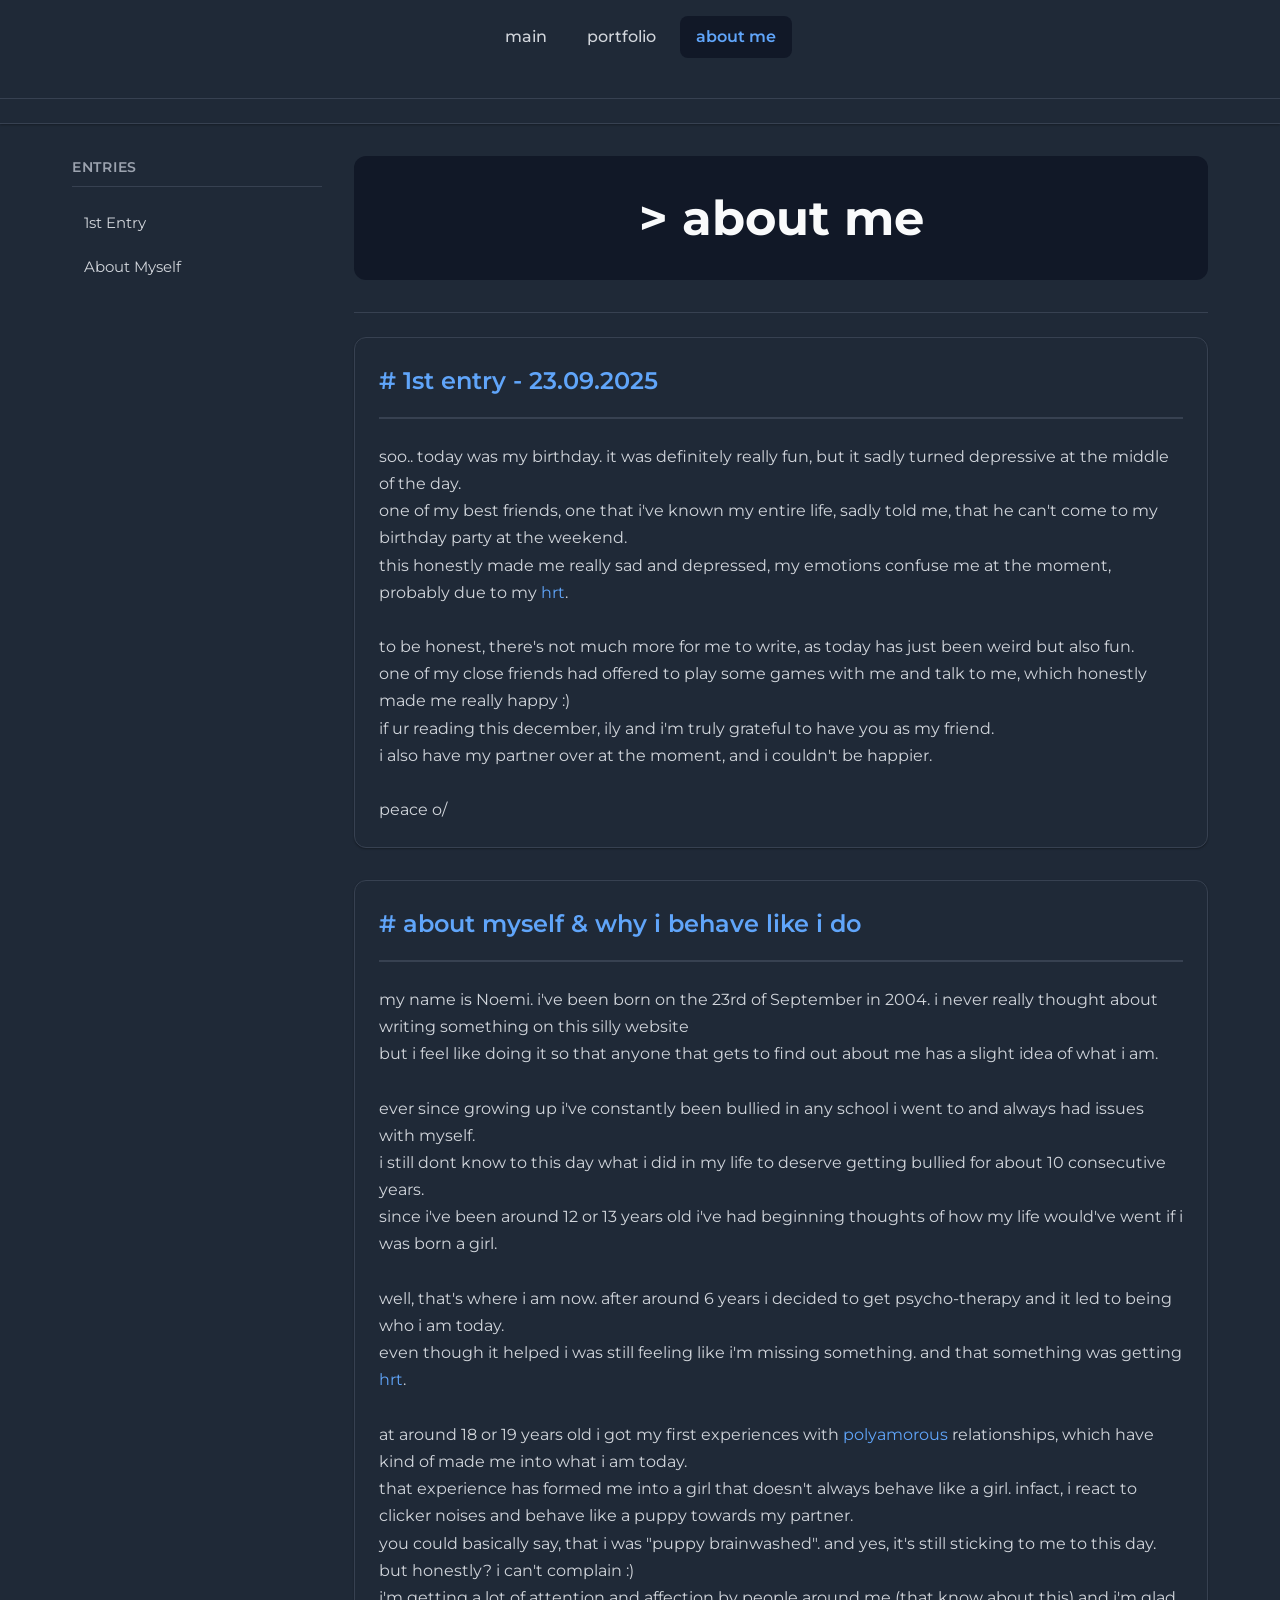
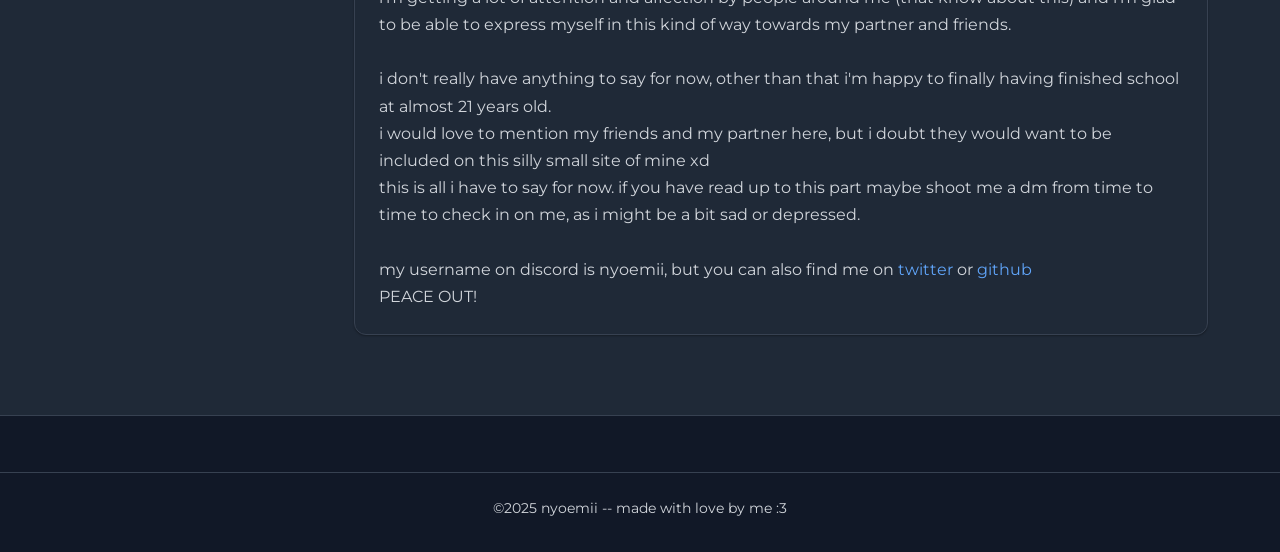
==== aboutme.html @ bee53ffc "init (yeah yeah css is vibecoded)" ====
<!DOCTYPE html>
<html lang="en">

<head>
    <meta charset="UTF-8">
    <meta http-equiv="X-UA-Compatible" content="IE=edge">
    <meta name="viewport" content="width=device-width, initial-scale=1.0">
    <meta content="noemis puppyhouse :3" property="og:title">
    <meta content="stupid puppygirl coding thing" property="og:description">
    <meta content="https://nyoemii.dev" property="og:url">
    <meta content="https://nyoemii.dev/media/img/pfp.jpg" property="og:image">
    <meta content="#4db9a7" data-react-helmet="true" name="theme-color">
    <title>nyoemii = it/its</title>
    <link rel="stylesheet" href="./css/main.css">
    <link rel="stylesheet" href="./css/prism.css">
</head>
<header>
    <section class="navbar">
        <nav>
            <ul>
                <li><a href="index.html">main</a></li>
                <li><a href="portfolio.html">portfolio</a></li>
                <li><b><a href="aboutme.html">about me</a></b></li>
            </ul>
        </nav>
    </section>
    <hr class="hr1">
</header>

<body>
    <div class="content">
        <!-- Sidebar Navigation -->
        <aside class="sidebar">
            <h3>Entries</h3>
            <ul>
                <li><a href="#1st-entry">1st Entry</a></li>
                <li><a href="#about-me">About Myself</a></li>
            </ul>
        </aside>

        <!-- Main Content -->
        <div class="main-content">
            <section class="title">
                <h1><a href="aboutme.html">> about me</a></h1>
            </section>
            <hr class="hr2">
            <section class="main" id="1st-entry">
                <h2><a class="no-decor" href="aboutme.html#1st-entry"># 1st entry - 23.09.2025</a></h2>
                <p>
                    soo.. today was my birthday. it was definitely really fun, but it sadly turned depressive at the
                    middle of the day. <br>
                    one of my best friends, one that i've known my entire life, sadly told me, that he can't come to my
                    birthday party at the weekend. <br>
                    this honestly made me really sad and depressed, my emotions confuse me at the moment, probably due
                    to my <a href="https://en.wikipedia.org/wiki/Feminizing_hormone_therapy">hrt</a>. <br>
                    <br>
                    to be honest, there's not much more for me to write, as today has just been weird but also fun. <br>
                    one of my close friends had offered to play some games with me and talk to me, which honestly made
                    me really happy :) <br>
                    if ur reading this december, ily and i'm truly grateful to have you as my friend. <br>
                    i also have my partner over at the moment, and i couldn't be happier. <br>
                    <br>
                    peace o/
                </p>
            </section>
            <section class="main" id="about-me">
                <h2><a class="no-decor" href="aboutme.html#about-me"># about myself & why i behave like i do</a></h2>
                <p>
                    my name is Noemi. i've been born on the 23rd of September in 2004. i never really thought about
                    writing something on this silly website <br>
                    but i feel like doing it so that anyone that gets to find out about me has a slight idea of what i
                    am. <br>
                    <br>
                    ever since growing up i've constantly been bullied in any school i went to and always had issues
                    with myself. <br>
                    i still dont know to this day what i did in my life to deserve getting bullied for about 10
                    consecutive years. <br>
                    since i've been around 12 or 13 years old i've had beginning thoughts of how my life would've went
                    if i was born a girl. <br>
                    <br>
                    well, that's where i am now. after around 6 years i decided to get psycho-therapy and it led to
                    being who i am today. <br>
                    even though it helped i was still feeling like i'm missing something. and that something was getting
                    <a href="https://en.wikipedia.org/wiki/Feminizing_hormone_therapy">hrt</a>. <br>
                    <br>
                    at around 18 or 19 years old i got my first experiences with <a
                        href="https://en.wikipedia.org/wiki/Polyamory">polyamorous</a> relationships, which have kind of
                    made me into what i am today. <br>
                    that experience has formed me into a girl that doesn't always behave like a girl. infact, i react to
                    clicker noises and behave like a puppy towards my partner. <br>
                    you could basically say, that i was "puppy brainwashed". and yes, it's still sticking to me to this
                    day. but honestly? i can't complain :) <br>
                    i'm getting a lot of attention and affection by people around me (that know about this) and i'm glad
                    to be able to express myself in this kind of way towards my partner and friends. <br>
                    <br>
                    i don't really have anything to say for now, other than that i'm happy to finally having finished
                    school at almost 21 years old. <br>
                    i would love to mention my friends and my partner here, but i doubt they would want to be included
                    on this silly small site of mine xd <br>
                    this is all i have to say for now. if you have read up to this part maybe shoot me a dm from time to
                    time to check in on me, as i might be a bit sad or depressed. <br>
                    <br>
                    my username on discord is nyoemii, but you can also find me on <a
                        href="https://twitter.com/nyoemiii">twitter</a> or <a
                        href="https://github.com/nyoemii">github</a> <br>
                    PEACE OUT!
                </p>
            </section>
        </div>
    </div>
    <script src="js/cursor-trail.js"></script>
    <script>
        // Highlight active sidebar link based on scroll position
        window.addEventListener('scroll', function () {
            const sections = document.querySelectorAll('section.main[id], section.main h2[id]');
            const sidebarLinks = document.querySelectorAll('.sidebar a');

            let current = '';
            sections.forEach(section => {
                const sectionTop = section.offsetTop;
                if (pageYOffset >= sectionTop - 150) {
                    current = section.getAttribute('id');
                }
            });

            sidebarLinks.forEach(link => {
                link.classList.remove('active');
                const href = link.getAttribute('href').substring(1);
                if (href === current) {
                    link.classList.add('active');
                }
            });
        });

        // Smooth scroll to section
        document.querySelectorAll('.sidebar a').forEach(anchor => {
            anchor.addEventListener('click', function (e) {
                e.preventDefault();
                const targetId = this.getAttribute('href').substring(1);
                const targetElement = document.getElementById(targetId);
                if (targetElement) {
                    targetElement.scrollIntoView({ behavior: 'smooth', block: 'start' });
                }
            });
        });
    </script>
</body>
<footer>
    <hr class="hr3">
    <p>&copy;2025 nyoemii -- made with love by me :3 </p>
</footer>

</html>
---- css/main.css ----
/* ===================================
   Clean Modern CSS for nyoemii.dev
   =================================== */

/* 
   FONT OPTIONS - Uncomment the one you like:
   
   Option 1: Inter - Modern, clean, professional
   Option 2: Roboto - Google's classic, very readable
   Option 3: Poppins - Friendly and modern
   Option 4: Source Sans Pro - Adobe's clean sans-serif
   Option 5: Open Sans - Neutral and highly readable
*/

@import url('https://fonts.googleapis.com/css2?family=Montserrat:wght@300;400;500;600;700&display=swap');

/* Option 1: Inter (CURRENTLY ACTIVE) */
/*@import url('https://fonts.googleapis.com/css2?family=Inter:wght@300;400;500;600;700&display=swap'); */

/* Option 2: Roboto */
/* @import url('https://fonts.googleapis.com/css2?family=Roboto:wght@300;400;500;700&display=swap'); */

/* Option 3: Poppins */
/* @import url('https://fonts.googleapis.com/css2?family=Poppins:wght@300;400;500;600;700&display=swap'); */

/* Option 4: Source Sans Pro */
/* @import url('https://fonts.googleapis.com/css2?family=Source+Sans+Pro:wght@300;400;600;700&display=swap'); */

/* Option 5: Open Sans */
/* @import url('https://fonts.googleapis.com/css2?family=Open+Sans:wght@300;400;600;700&display=swap'); */

/* ===== CSS Variables - DARK MODE ===== */
:root {
    /* Primary Colors */
    --primary-color: #60a5fa;
    --primary-dark: #3b82f6;
    --primary-light: #93c5fd;

    /* Background Colors */
    --bg-color: #1f2937;
    --bg-secondary: #111827;
    --bg-tertiary: #374151;

    /* Text Colors */
    --text-primary: #f9fafb;
    --text-secondary: #d1d5db;
    --text-muted: #9ca3af;

    /* Border Colors */
    --border-color: #374151;
    --border-dark: #4b5563;

    /* Accent Colors */
    --accent-color: #34d399;
    --warning-color: #fbbf24;
    --error-color: #f87171;

    /* Spacing */
    --spacing-xs: 0.5rem;
    --spacing-sm: 1rem;
    --spacing-md: 1.5rem;
    --spacing-lg: 2rem;
    --spacing-xl: 3rem;

    /* Border Radius */
    --radius-sm: 0.25rem;
    --radius-md: 0.5rem;
    --radius-lg: 0.75rem;

    /* Shadows */
    --shadow-sm: 0 1px 2px 0 rgba(0, 0, 0, 0.3);
    --shadow-md: 0 4px 6px -1px rgba(0, 0, 0, 0.5);
    --shadow-lg: 0 10px 15px -3px rgba(0, 0, 0, 0.7);
}

/* ===== Global Reset & Base Styles ===== */
* {
    margin: 0;
    padding: 0;
    box-sizing: border-box;
}

body {
    font-family: 'Montserrat', -apple-system, BlinkMacSystemFont, 'Segoe UI', sans-serif;
    /* Change 'Inter' to your chosen font: 'Roboto', 'Poppins', 'Source Sans Pro', or 'Open Sans' */
    font-size: 16px;
    line-height: 1.6;
    color: var(--text-primary);
    background-color: var(--bg-color);
    min-height: 100vh;
}

/* ===== Header & Navigation ===== */
header {
    background-color: var(--bg-color);
    border-bottom: 1px solid var(--border-color);
    box-shadow: var(--shadow-sm);
    position: sticky;
    top: 0;
    z-index: 100;
}

.navbar nav ul {
    list-style: none;
    margin: 0;
    padding: 1rem 2rem;
    display: flex;
    justify-content: center;
    gap: 0.5rem;
    flex-wrap: wrap;
}

.navbar nav li {
    display: inline-block;
}

.navbar nav li a {
    display: block;
    color: var(--text-secondary);
    text-decoration: none;
    padding: 0.5rem 1rem;
    border-radius: var(--radius-md);
    font-weight: 500;
    transition: all 0.2s ease;
}

.navbar nav li a:hover {
    color: var(--primary-color);
    background-color: var(--bg-secondary);
}

.navbar nav li b a {
    color: var(--primary-color);
    background-color: var(--bg-secondary);
    font-weight: 600;
}

/* ===== Horizontal Rules ===== */
.hr1,
.hr2,
.hr3,
hr {
    border: none;
    border-top: 1px solid var(--border-color);
    margin: var(--spacing-md) 0;
}

/* ===== Content Layout ===== */
.content {
    padding: 0 2rem;
    max-width: 1200px;
    margin: 0 auto;
    display: flex;
    gap: 2rem;
    flex-direction: row;
    padding-top: 2rem;
}

/* ===== Sidebar ===== */
.sidebar {
    width: 250px;
    flex-shrink: 0;
    position: sticky;
    top: 80px;
    height: fit-content;
    order: -1;
}

.sidebar h3 {
    font-size: 0.875rem;
    font-weight: 600;
    text-transform: uppercase;
    letter-spacing: 0.05em;
    color: var(--text-muted);
    margin-bottom: var(--spacing-sm);
    padding-bottom: var(--spacing-xs);
    border-bottom: 1px solid var(--border-color);
}

.sidebar ul {
    list-style: none;
    margin: 0;
    padding: 0;
}

.sidebar ul li {
    margin-bottom: 0.25rem;
}

.sidebar ul li a {
    color: var(--text-secondary);
    text-decoration: none;
    display: block;
    padding: 0.5rem 0.75rem;
    border-radius: var(--radius-md);
    transition: all 0.2s ease;
    font-size: 0.9375rem;
}

.sidebar ul li a:hover {
    color: var(--primary-color);
    background-color: var(--bg-secondary);
}

.sidebar ul li a.active {
    color: var(--primary-color);
    background-color: var(--bg-secondary);
    font-weight: 500;
}

/* ===== Main Content Wrapper ===== */
.main-content {
    flex: 1;
    min-width: 0;
}

/* ===== Title Section ===== */
.title {
    font-size: 2rem;
    font-weight: 700;
    margin-bottom: var(--spacing-lg);
    padding: var(--spacing-md);
    background-color: var(--bg-secondary);
    border-radius: var(--radius-lg);
    text-align: center;
}

.title a {
    text-decoration: none;
    color: var(--text-primary);
}

.title a:hover {
    color: var(--primary-color);
}

.title-img {
    border-radius: 50%;
    margin-right: 0.75rem;
    margin-bottom: -0.5rem;
    border: 3px solid var(--border-color);
    transition: all 0.2s ease;
}

.title-img:hover {
    border-color: var(--primary-color);
}

.icon {
    width: 24px;
    height: 24px;
    margin: 0 0.25rem;
    vertical-align: middle;
    transition: transform 0.2s ease;
}

.icon:hover {
    transform: scale(1.1);
}

/* ===== Main Sections ===== */
.main {
    margin-bottom: var(--spacing-lg);
    padding: var(--spacing-md);
    background-color: var(--bg-color);
    border: 1px solid var(--border-color);
    border-radius: var(--radius-lg);
    box-shadow: var(--shadow-sm);
}

.main h2 {
    color: var(--text-primary);
    font-size: 1.5rem;
    font-weight: 600;
    margin-bottom: var(--spacing-md);
    padding-bottom: var(--spacing-sm);
    border-bottom: 2px solid var(--border-color);
}

.main h3 {
    color: var(--text-primary);
    font-size: 1.25rem;
    font-weight: 600;
    margin: var(--spacing-md) 0 var(--spacing-sm) 0;
}

.main p {
    margin-top: var(--spacing-sm);
    color: var(--text-secondary);
    line-height: 1.7;
}

.main ul {
    margin-top: var(--spacing-sm);
    color: var(--text-secondary);
}

.main ul li {
    margin-top: 0.5rem;
    margin-left: 1.5rem;
    line-height: 1.7;
}

.main a {
    color: var(--primary-color);
    text-decoration: none;
    transition: color 0.2s ease;
}

.main a:hover {
    color: var(--primary-dark);
    text-decoration: underline;
}

.no-decor {
    text-decoration: none !important;
}

/* 88x31 Buttons */
.main img[src*="88x31"],
.main img[src*=".gif"],
.main img[src*=".png"][width="88"] {
    margin: 0.25rem;
    border-radius: var(--radius-sm);
    border: 1px solid var(--border-color);
    transition: all 0.2s ease;
}

.main img[src*="88x31"]:hover,
.main img[src*=".gif"]:hover,
.main img[src*=".png"][width="88"]:hover {
    transform: translateY(-2px);
    box-shadow: var(--shadow-md);
}

/* ===== Code Blocks ===== */
pre {
    background-color: var(--bg-tertiary) !important;
    border: 1px solid var(--border-color) !important;
    border-radius: var(--radius-md) !important;
    padding: 1rem !important;
    margin: var(--spacing-sm) 0 !important;
    overflow-x: auto;
}

code {
    font-family: 'Consolas', 'Monaco', 'Courier New', monospace !important;
    font-size: 0.875rem !important;
    color: var(--text-primary) !important;
}

/* ===== Footer ===== */
footer {
    margin-top: var(--spacing-xl);
    padding: var(--spacing-lg) 0;
    background-color: var(--bg-secondary);
    border-top: 1px solid var(--border-color);
}

footer p {
    text-align: center;
    color: var(--text-secondary);
    font-size: 0.875rem;
}

/* ===== Portfolio Project Grid ===== */
.projects-grid {
    display: grid;
    grid-template-columns: repeat(auto-fit, minmax(280px, 1fr));
    gap: 1.5rem;
    margin-top: var(--spacing-md);
}

.project-box {
    background-color: var(--bg-color);
    border: 1px solid var(--border-color);
    border-radius: var(--radius-lg);
    padding: 1.5rem;
    transition: all 0.2s ease;
    box-shadow: var(--shadow-sm);
}

.project-box:hover {
    box-shadow: var(--shadow-lg);
    border-color: var(--primary-color);
    transform: translateY(-4px);
}

.project-box h3 {
    color: var(--text-primary);
    font-size: 1.125rem;
    font-weight: 600;
    margin-bottom: var(--spacing-sm);
}

.project-box h3 a {
    color: var(--text-primary);
    text-decoration: none;
}

.project-box h3 a:hover {
    color: var(--primary-color);
}

.project-box p {
    color: var(--text-secondary);
    line-height: 1.6;
    margin-top: var(--spacing-sm);
}

.project-box .project-tech {
    margin-top: var(--spacing-sm);
    padding-top: var(--spacing-sm);
    border-top: 1px solid var(--border-color);
    font-size: 0.875rem;
    color: var(--text-muted);
    font-style: italic;
}

/* ===== Discord Widget ===== */
.discord-widget {
    background-color: var(--bg-color);
    border: 1px solid var(--border-color);
    border-radius: var(--radius-lg);
    padding: 1.5rem;
    box-shadow: var(--shadow-sm);
    transition: all 0.2s ease;
}

.discord-widget:hover {
    box-shadow: var(--shadow-md);
}

.discord-header {
    display: flex;
    align-items: center;
    gap: 1rem;
    margin-bottom: 1rem;
}

.discord-avatar-container {
    position: relative;
    flex-shrink: 0;
}

.discord-avatar {
    width: 60px;
    height: 60px;
    border-radius: 50%;
    border: 3px solid var(--border-color);
}

.discord-status-indicator {
    position: absolute;
    bottom: 0;
    right: 0;
    width: 14px;
    height: 14px;
    border-radius: 50%;
    border: 3px solid var(--bg-color);
}

/* Status colors */
.discord-widget[data-status="online"] .discord-status-indicator {
    background-color: var(--accent-color);
}

.discord-widget[data-status="idle"] .discord-status-indicator {
    background-color: var(--warning-color);
}

.discord-widget[data-status="dnd"] .discord-status-indicator {
    background-color: var(--error-color);
}

.discord-widget[data-status="offline"] .discord-status-indicator {
    background-color: var(--text-muted);
}

.discord-user {
    flex: 1;
    min-width: 0;
}

.discord-username {
    color: var(--text-primary);
    font-size: 1rem;
    font-weight: 600;
    margin-bottom: 0.25rem;
}

.discord-discriminator {
    color: var(--text-muted);
    font-size: 0.875rem;
    margin-bottom: 0.25rem;
}

.discord-status-text {
    color: var(--text-secondary);
    font-size: 0.75rem;
    text-transform: capitalize;
    padding: 0.25rem 0.5rem;
    background-color: var(--bg-secondary);
    border-radius: var(--radius-sm);
    display: inline-block;
}

.discord-activity {
    display: flex;
    gap: 1rem;
    align-items: flex-start;
    padding-top: 1rem;
    margin-top: 1rem;
    border-top: 1px solid var(--border-color);
}

/* Spotify Activity */
.spotify-activity {
    background-color: rgba(30, 215, 96, 0.05);
    border: 1px solid rgba(30, 215, 96, 0.2);
    border-radius: var(--radius-md);
    padding: 0.75rem;
}

.spotify-album-art {
    width: 65px;
    height: 65px;
    border-radius: var(--radius-sm);
    flex-shrink: 0;
}

.spotify-icon {
    color: #1db954;
}

/* Game Activity */
.game-activity {
    background-color: rgba(88, 101, 242, 0.05);
    border: 1px solid rgba(88, 101, 242, 0.2);
    border-radius: var(--radius-md);
    padding: 0.75rem;
}

.activity-image {
    width: 65px;
    height: 65px;
    border-radius: var(--radius-sm);
    flex-shrink: 0;
}

.game-icon {
    color: #5865f2;
}

.activity-details {
    flex: 1;
    min-width: 0;
}

.activity-label {
    color: var(--text-muted);
    font-size: 0.75rem;
    font-weight: 600;
    text-transform: uppercase;
    letter-spacing: 0.05em;
    margin-bottom: 0.25rem;
    display: flex;
    align-items: center;
    gap: 0.25rem;
}

.activity-name {
    color: var(--text-primary);
    font-size: 0.9375rem;
    font-weight: 600;
    margin-bottom: 0.25rem;
}

.activity-state {
    color: var(--text-secondary);
    font-size: 0.875rem;
    margin-bottom: 0.25rem;
}

.activity-time {
    color: var(--text-muted);
    font-size: 0.75rem;
    margin-top: 0.25rem;
    font-style: italic;
}

.discord-error {
    color: var(--text-secondary);
    font-size: 0.875rem;
    text-align: center;
    padding: 2rem 1rem;
}

/* ===== Scrollbar ===== */
::-webkit-scrollbar {
    width: 8px;
    height: 8px;
}

::-webkit-scrollbar-track {
    background-color: var(--bg-secondary);
}

::-webkit-scrollbar-thumb {
    background-color: var(--border-dark);
    border-radius: 4px;
}

::-webkit-scrollbar-thumb:hover {
    background-color: var(--text-muted);
}

/* ===== Responsive Design ===== */
@media (max-width: 768px) {
    .navbar nav ul {
        flex-direction: column;
        align-items: center;
        padding: 0.75rem 1rem;
    }

    .content {
        flex-direction: column;
        padding: 1rem;
    }

    .sidebar {
        position: relative;
        width: 100%;
        top: 0;
        margin-bottom: var(--spacing-md);
    }

    .title {
        font-size: 1.5rem;
        padding: 1rem;
    }

    .main {
        padding: 1rem;
    }

    .projects-grid {
        grid-template-columns: 1fr;
    }
}

@media (max-width: 480px) {
    body {
        font-size: 14px;
    }

    .title {
        font-size: 1.25rem;
    }

    .main h2 {
        font-size: 1.25rem;
    }

    .navbar nav ul {
        padding: 0.5rem;
    }
}
---- css/prism.css ----
/* PrismJS 1.30.0
https://prismjs.com/download.html#themes=prism-tomorrow&languages=markup+css+clike+javascript+python&plugins=line-highlight+line-numbers+show-language+highlight-keywords+command-line+toolbar+copy-to-clipboard */
code[class*=language-],pre[class*=language-]{color:#ccc;background:0 0;font-family:Consolas,Monaco,'Andale Mono','Ubuntu Mono',monospace;font-size:1em;text-align:left;white-space:pre;word-spacing:normal;word-break:normal;word-wrap:normal;line-height:1.5;-moz-tab-size:4;-o-tab-size:4;tab-size:4;-webkit-hyphens:none;-moz-hyphens:none;-ms-hyphens:none;hyphens:none}pre[class*=language-]{padding:1em;margin:.5em 0;overflow:auto}:not(pre)>code[class*=language-],pre[class*=language-]{background:#2d2d2d}:not(pre)>code[class*=language-]{padding:.1em;border-radius:.3em;white-space:normal}.token.block-comment,.token.cdata,.token.comment,.token.doctype,.token.prolog{color:#999}.token.punctuation{color:#ccc}.token.attr-name,.token.deleted,.token.namespace,.token.tag{color:#e2777a}.token.function-name{color:#6196cc}.token.boolean,.token.function,.token.number{color:#f08d49}.token.class-name,.token.constant,.token.property,.token.symbol{color:#f8c555}.token.atrule,.token.builtin,.token.important,.token.keyword,.token.selector{color:#cc99cd}.token.attr-value,.token.char,.token.regex,.token.string,.token.variable{color:#7ec699}.token.entity,.token.operator,.token.url{color:#67cdcc}.token.bold,.token.important{font-weight:700}.token.italic{font-style:italic}.token.entity{cursor:help}.token.inserted{color:green}
pre[data-line]{position:relative;padding:1em 0 1em 3em}.line-highlight{position:absolute;left:0;right:0;padding:inherit 0;margin-top:1em;background:hsla(24,20%,50%,.08);background:linear-gradient(to right,hsla(24,20%,50%,.1) 70%,hsla(24,20%,50%,0));pointer-events:none;line-height:inherit;white-space:pre}@media print{.line-highlight{-webkit-print-color-adjust:exact;color-adjust:exact}}.line-highlight:before,.line-highlight[data-end]:after{content:attr(data-start);position:absolute;top:.4em;left:.6em;min-width:1em;padding:0 .5em;background-color:hsla(24,20%,50%,.4);color:#f4f1ef;font:bold 65%/1.5 sans-serif;text-align:center;vertical-align:.3em;border-radius:999px;text-shadow:none;box-shadow:0 1px #fff}.line-highlight[data-end]:after{content:attr(data-end);top:auto;bottom:.4em}.line-numbers .line-highlight:after,.line-numbers .line-highlight:before{content:none}pre[id].linkable-line-numbers span.line-numbers-rows{pointer-events:all}pre[id].linkable-line-numbers span.line-numbers-rows>span:before{cursor:pointer}pre[id].linkable-line-numbers span.line-numbers-rows>span:hover:before{background-color:rgba(128,128,128,.2)}
pre[class*=language-].line-numbers{position:relative;padding-left:3.8em;counter-reset:linenumber}pre[class*=language-].line-numbers>code{position:relative;white-space:inherit}.line-numbers .line-numbers-rows{position:absolute;pointer-events:none;top:0;font-size:100%;left:-3.8em;width:3em;letter-spacing:-1px;border-right:1px solid #999;-webkit-user-select:none;-moz-user-select:none;-ms-user-select:none;user-select:none}.line-numbers-rows>span{display:block;counter-increment:linenumber}.line-numbers-rows>span:before{content:counter(linenumber);color:#999;display:block;padding-right:.8em;text-align:right}
div.code-toolbar{position:relative}div.code-toolbar>.toolbar{position:absolute;z-index:10;top:.3em;right:.2em;transition:opacity .3s ease-in-out;opacity:0}div.code-toolbar:hover>.toolbar{opacity:1}div.code-toolbar:focus-within>.toolbar{opacity:1}div.code-toolbar>.toolbar>.toolbar-item{display:inline-block}div.code-toolbar>.toolbar>.toolbar-item>a{cursor:pointer}div.code-toolbar>.toolbar>.toolbar-item>button{background:0 0;border:0;color:inherit;font:inherit;line-height:normal;overflow:visible;padding:0;-webkit-user-select:none;-moz-user-select:none;-ms-user-select:none}div.code-toolbar>.toolbar>.toolbar-item>a,div.code-toolbar>.toolbar>.toolbar-item>button,div.code-toolbar>.toolbar>.toolbar-item>span{color:#bbb;font-size:.8em;padding:0 .5em;background:#f5f2f0;background:rgba(224,224,224,.2);box-shadow:0 2px 0 0 rgba(0,0,0,.2);border-radius:.5em}div.code-toolbar>.toolbar>.toolbar-item>a:focus,div.code-toolbar>.toolbar>.toolbar-item>a:hover,div.code-toolbar>.toolbar>.toolbar-item>button:focus,div.code-toolbar>.toolbar>.toolbar-item>button:hover,div.code-toolbar>.toolbar>.toolbar-item>span:focus,div.code-toolbar>.toolbar>.toolbar-item>span:hover{color:inherit;text-decoration:none}
.command-line-prompt{border-right:1px solid #999;display:block;float:left;font-size:100%;letter-spacing:-1px;margin-right:1em;pointer-events:none;text-align:right;-webkit-user-select:none;-moz-user-select:none;-ms-user-select:none;user-select:none}.command-line-prompt>span:before{opacity:.7;content:' ';display:block;padding-right:.8em}.command-line-prompt>span[data-user]:before{content:"[" attr(data-user) "@" attr(data-host) "] $"}.command-line-prompt>span[data-user=root]:before{content:"[" attr(data-user) "@" attr(data-host) "] #"}.command-line-prompt>span[data-prompt]:before{content:attr(data-prompt)}.command-line-prompt>span[data-continuation-prompt]:before{content:attr(data-continuation-prompt)}.command-line span.token.output{opacity:.7}
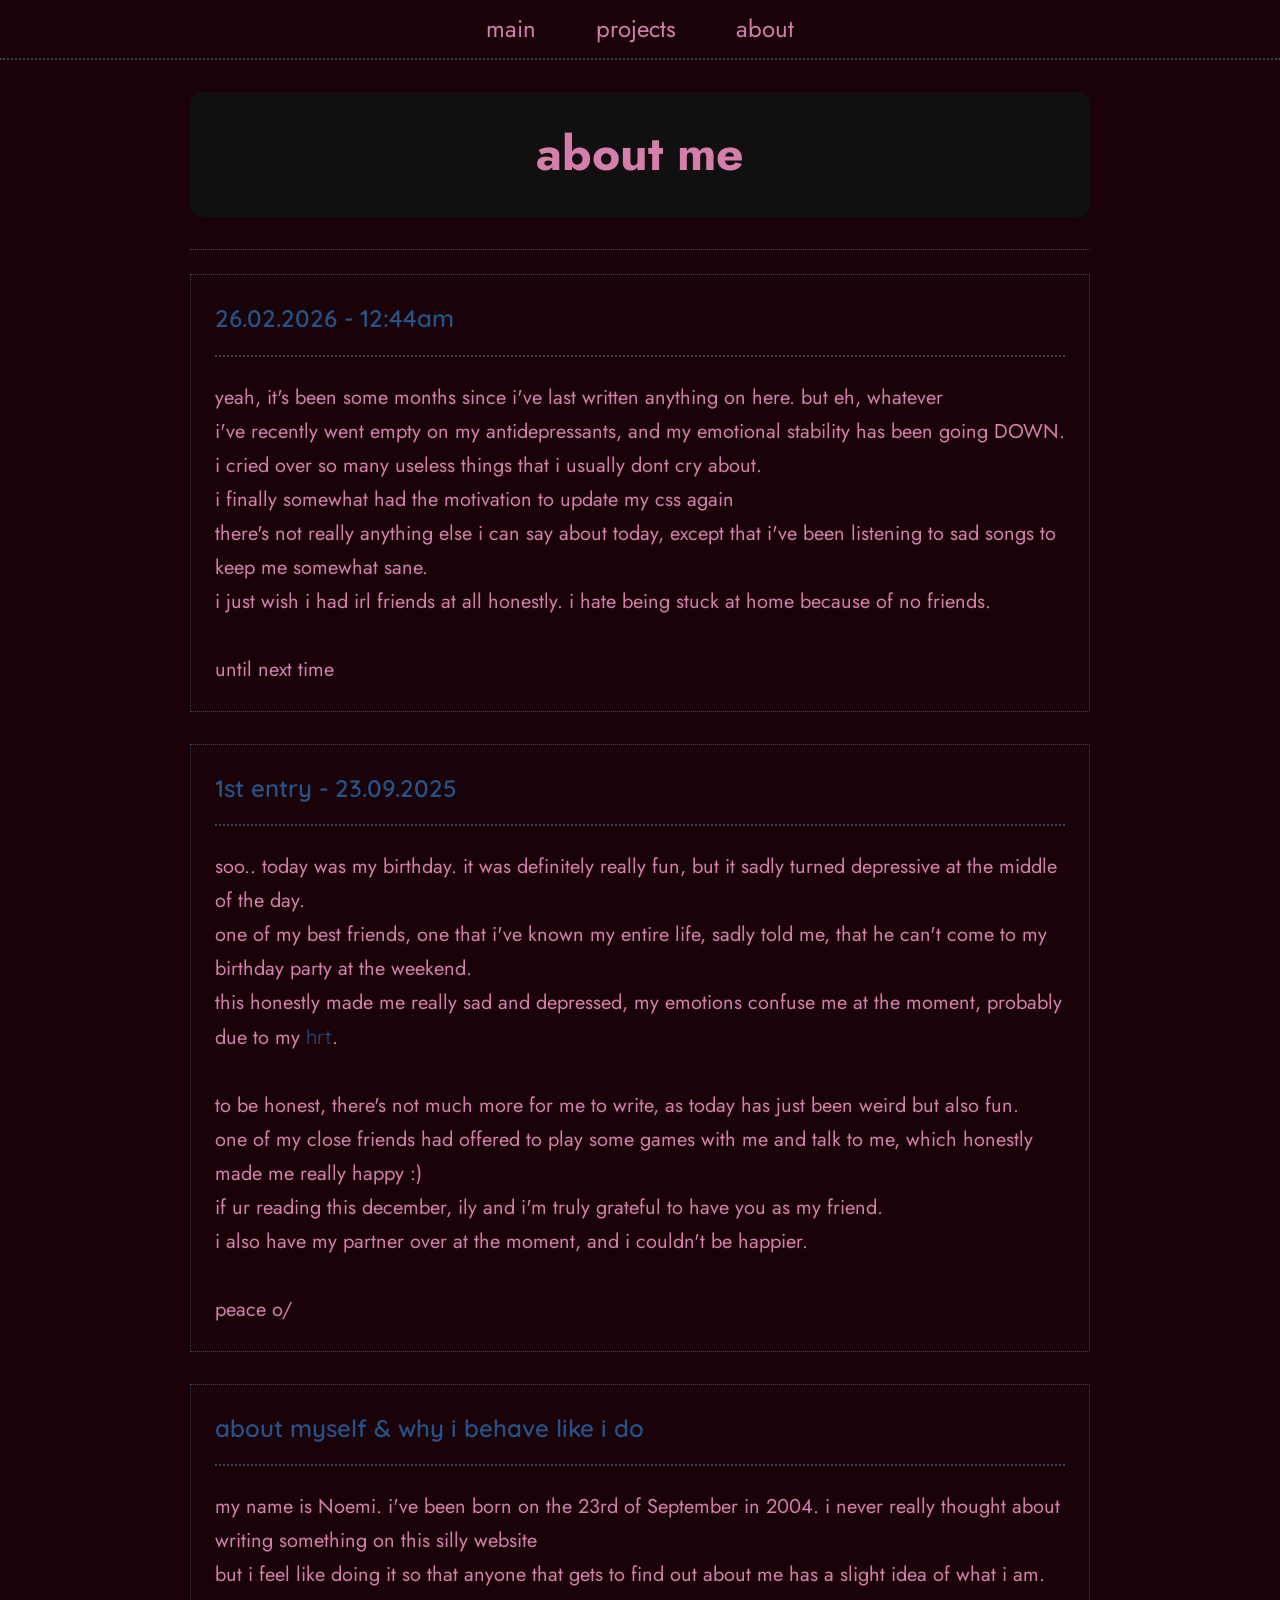
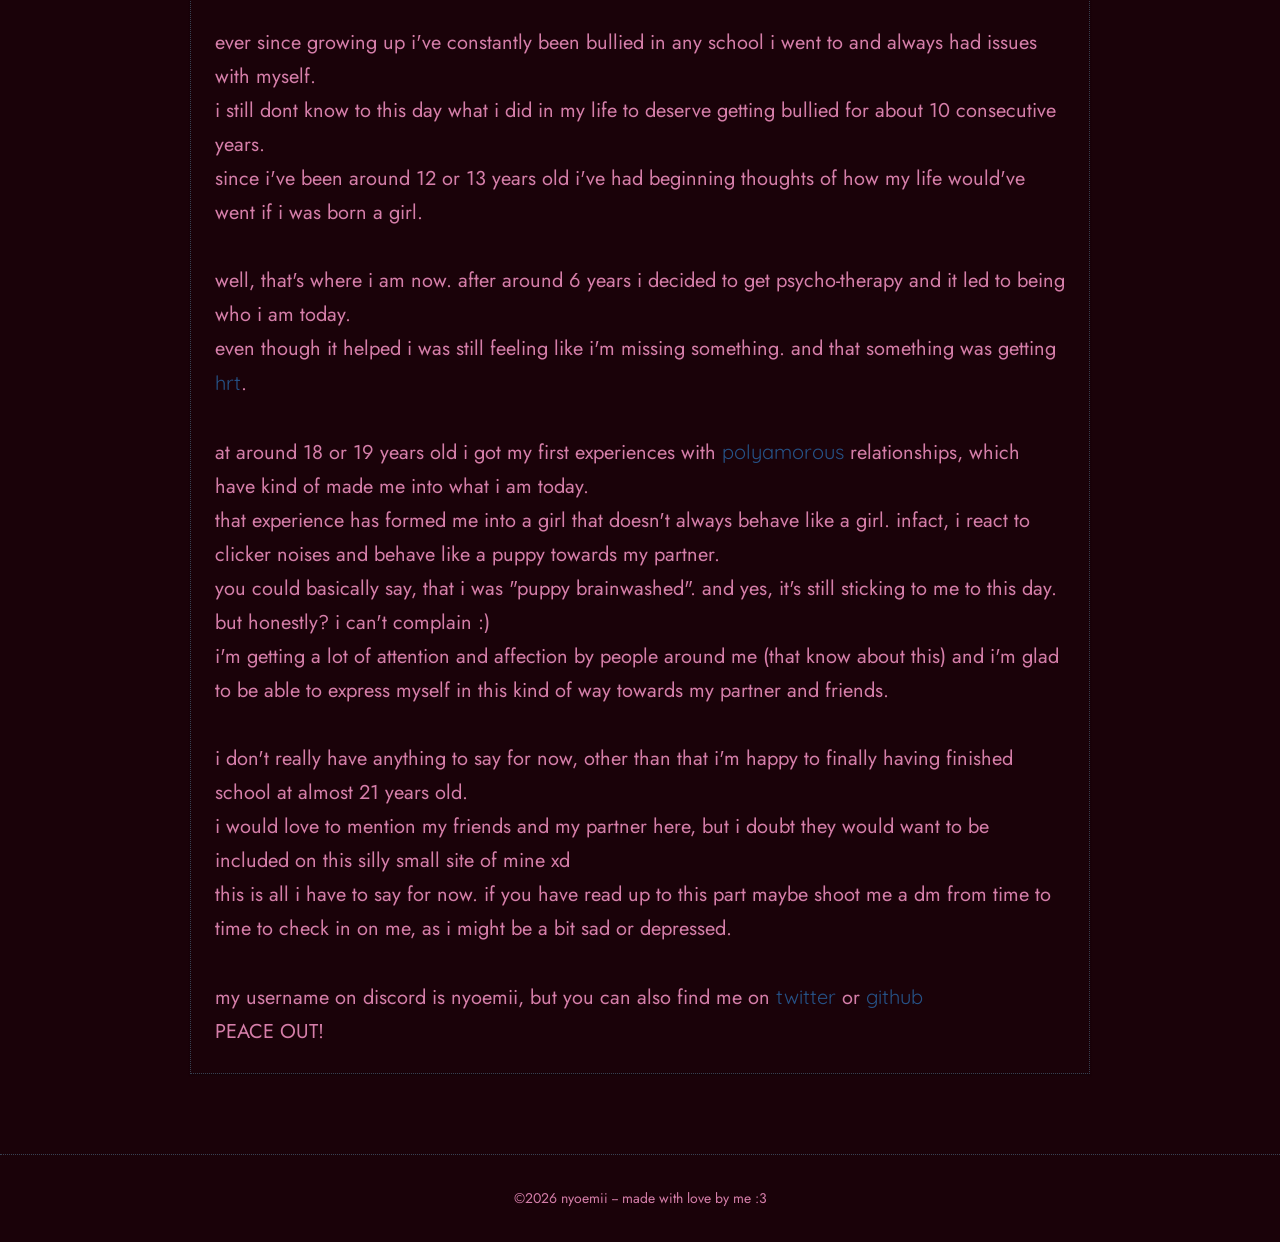
==== commit 9d455e9d: "yay finally update... i got depression from this" ====
--- a/aboutme.html
+++ b/aboutme.html
@@ -10,42 +10,36 @@
     <meta content="https://nyoemii.dev" property="og:url">
     <meta content="https://nyoemii.dev/media/img/pfp.jpg" property="og:image">
     <meta content="#4db9a7" data-react-helmet="true" name="theme-color">
-    <title>nyoemii = it/its</title>
+    <title>nyoemii = she/they</title>
     <link rel="stylesheet" href="./css/main.css">
     <link rel="stylesheet" href="./css/prism.css">
 </head>
 <header>
-    <section class="navbar">
-        <nav>
-            <ul>
-                <li><a href="index.html">main</a></li>
-                <li><a href="portfolio.html">portfolio</a></li>
-                <li><b><a href="aboutme.html">about me</a></b></li>
-            </ul>
-        </nav>
-    </section>
-    <hr class="hr1">
+    <nav><a href="./index.html">main</a> <a href="./portfolio.html">projects</a> <a href="./aboutme.html">about</a></nav>
 </header>
-
 <body>
     <div class="content">
-        <!-- Sidebar Navigation -->
-        <aside class="sidebar">
-            <h3>Entries</h3>
-            <ul>
-                <li><a href="#1st-entry">1st Entry</a></li>
-                <li><a href="#about-me">About Myself</a></li>
-            </ul>
-        </aside>
-
-        <!-- Main Content -->
         <div class="main-content">
             <section class="title">
-                <h1><a href="aboutme.html">> about me</a></h1>
+                <h1><a>about me</a></h1>
             </section>
             <hr class="hr2">
+            <section class="main" id="2nd-entry-i-think">
+                <h2><a class="no-decor">26.02.2026 - 12:44am</a></h2>
+                <p>
+                    yeah, it's been some months since i've last written anything on here. but eh, whatever<br>
+                    i've recently went empty on my antidepressants, and my emotional stability has been going
+                    DOWN. i cried over so many useless things that i usually dont cry about.<br>
+                    i finally somewhat had the motivation to update my css again<br>
+                    there's not really anything else i can say about today, except that i've been listening
+                    to sad songs to keep me somewhat sane.<br>
+                    i just wish i had irl friends at all honestly. i hate being stuck at home because of no friends.<br>
+                    <br>
+                    until next time
+                </p>
+            </section>
             <section class="main" id="1st-entry">
-                <h2><a class="no-decor" href="aboutme.html#1st-entry"># 1st entry - 23.09.2025</a></h2>
+                <h2><a class="no-decor">1st entry - 23.09.2025</a></h2>
                 <p>
                     soo.. today was my birthday. it was definitely really fun, but it sadly turned depressive at the
                     middle of the day. <br>
@@ -64,7 +58,7 @@
                 </p>
             </section>
             <section class="main" id="about-me">
-                <h2><a class="no-decor" href="aboutme.html#about-me"># about myself & why i behave like i do</a></h2>
+                <h2><a class="no-decor">about myself & why i behave like i do</a></h2>
                 <p>
                     my name is Noemi. i've been born on the 23rd of September in 2004. i never really thought about
                     writing something on this silly website <br>
@@ -108,46 +102,9 @@
             </section>
         </div>
     </div>
-    <script src="js/cursor-trail.js"></script>
-    <script>
-        // Highlight active sidebar link based on scroll position
-        window.addEventListener('scroll', function () {
-            const sections = document.querySelectorAll('section.main[id], section.main h2[id]');
-            const sidebarLinks = document.querySelectorAll('.sidebar a');
-
-            let current = '';
-            sections.forEach(section => {
-                const sectionTop = section.offsetTop;
-                if (pageYOffset >= sectionTop - 150) {
-                    current = section.getAttribute('id');
-                }
-            });
-
-            sidebarLinks.forEach(link => {
-                link.classList.remove('active');
-                const href = link.getAttribute('href').substring(1);
-                if (href === current) {
-                    link.classList.add('active');
-                }
-            });
-        });
-
-        // Smooth scroll to section
-        document.querySelectorAll('.sidebar a').forEach(anchor => {
-            anchor.addEventListener('click', function (e) {
-                e.preventDefault();
-                const targetId = this.getAttribute('href').substring(1);
-                const targetElement = document.getElementById(targetId);
-                if (targetElement) {
-                    targetElement.scrollIntoView({ behavior: 'smooth', block: 'start' });
-                }
-            });
-        });
-    </script>
 </body>
 <footer>
-    <hr class="hr3">
-    <p>&copy;2025 nyoemii -- made with love by me :3 </p>
+    <p>&copy;2026 nyoemii -- made with love by me :3 </p>
 </footer>
 
 </html>
--- a/css/main.css
+++ b/css/main.css
@@ -1,50 +1,22 @@
-/* ===================================
-   Clean Modern CSS for nyoemii.dev
-   =================================== */
-
-/* 
-   FONT OPTIONS - Uncomment the one you like:
-   
-   Option 1: Inter - Modern, clean, professional
-   Option 2: Roboto - Google's classic, very readable
-   Option 3: Poppins - Friendly and modern
-   Option 4: Source Sans Pro - Adobe's clean sans-serif
-   Option 5: Open Sans - Neutral and highly readable
-*/
-
-@import url('https://fonts.googleapis.com/css2?family=Montserrat:wght@300;400;500;600;700&display=swap');
-
-/* Option 1: Inter (CURRENTLY ACTIVE) */
-/*@import url('https://fonts.googleapis.com/css2?family=Inter:wght@300;400;500;600;700&display=swap'); */
-
-/* Option 2: Roboto */
-/* @import url('https://fonts.googleapis.com/css2?family=Roboto:wght@300;400;500;700&display=swap'); */
-
-/* Option 3: Poppins */
-/* @import url('https://fonts.googleapis.com/css2?family=Poppins:wght@300;400;500;600;700&display=swap'); */
-
-/* Option 4: Source Sans Pro */
-/* @import url('https://fonts.googleapis.com/css2?family=Source+Sans+Pro:wght@300;400;600;700&display=swap'); */
-
-/* Option 5: Open Sans */
-/* @import url('https://fonts.googleapis.com/css2?family=Open+Sans:wght@300;400;600;700&display=swap'); */
-
-/* ===== CSS Variables - DARK MODE ===== */
+@import url('https://fonts.googleapis.com/css2?family=Jost:ital,wght@0,100..900;1,100..900&display=swap');
+@import url('https://fonts.googleapis.com/css2?family=Quicksand:wght@300..700&display=swap');
+@import url('https://fonts.googleapis.com/css2?family=Fira+Code:wght@300..700&display=swap');
+
 :root {
     /* Primary Colors */
-    --primary-color: #60a5fa;
+    --primary-color: #265287;
     --primary-dark: #3b82f6;
     --primary-light: #93c5fd;
 
     /* Background Colors */
-    --bg-color: #1f2937;
-    --bg-secondary: #111827;
-    --bg-tertiary: #374151;
+    --bg-color: #1a0209;
+    --bg-secondary: #111010;
+    --bg-tertiary: #271b24;
 
     /* Text Colors */
-    --text-primary: #f9fafb;
-    --text-secondary: #d1d5db;
-    --text-muted: #9ca3af;
+    --text-primary: #d57ea9;
+    --text-secondary: #d57ea9;
+    --text-muted: #d57ea9;
 
     /* Border Colors */
     --border-color: #374151;
@@ -77,78 +49,54 @@
 * {
     margin: 0;
     padding: 0;
-    box-sizing: border-box;
 }
 
 body {
-    font-family: 'Montserrat', -apple-system, BlinkMacSystemFont, 'Segoe UI', sans-serif;
-    /* Change 'Inter' to your chosen font: 'Roboto', 'Poppins', 'Source Sans Pro', or 'Open Sans' */
-    font-size: 16px;
+    font-family: 'Jost', -apple-system, BlinkMacSystemFont, 'Segoe UI', sans-serif;
+    font-size: 20px;
     line-height: 1.6;
     color: var(--text-primary);
     background-color: var(--bg-color);
     min-height: 100vh;
 }
 
-/* ===== Header & Navigation ===== */
-header {
-    background-color: var(--bg-color);
-    border-bottom: 1px solid var(--border-color);
-    box-shadow: var(--shadow-sm);
-    position: sticky;
-    top: 0;
-    z-index: 100;
-}
-
-.navbar nav ul {
-    list-style: none;
-    margin: 0;
-    padding: 1rem 2rem;
+nav {
     display: flex;
+    flex-direction: row;
+    align-items: center;
     justify-content: center;
-    gap: 0.5rem;
-    flex-wrap: wrap;
-}
-
-.navbar nav li {
-    display: inline-block;
-}
-
-.navbar nav li a {
-    display: block;
-    color: var(--text-secondary);
+    gap: 40px;
+    border-bottom: 2px dotted var(--border-color)
+}
+
+nav a {
     text-decoration: none;
-    padding: 0.5rem 1rem;
-    border-radius: var(--radius-md);
-    font-weight: 500;
-    transition: all 0.2s ease;
-}
-
-.navbar nav li a:hover {
-    color: var(--primary-color);
-    background-color: var(--bg-secondary);
-}
-
-.navbar nav li b a {
-    color: var(--primary-color);
-    background-color: var(--bg-secondary);
-    font-weight: 600;
-}
-
-/* ===== Horizontal Rules ===== */
+    font-size: 24px;
+    color: var(--text-primary);
+    padding: 10px;
+    align-items: center;
+}
+
+#hrt {
+    border-bottom: 1px dotted var(--border-dark)
+}
+
+#age {
+    border-bottom: 1px dotted var(--border-dark)
+}
+
 .hr1,
 .hr2,
 .hr3,
 hr {
     border: none;
-    border-top: 1px solid var(--border-color);
+    border-top: 1px dotted var(--border-color);
     margin: var(--spacing-md) 0;
 }
 
-/* ===== Content Layout ===== */
 .content {
     padding: 0 2rem;
-    max-width: 1200px;
+    max-width: 900px;
     margin: 0 auto;
     display: flex;
     gap: 2rem;
@@ -156,68 +104,14 @@
     padding-top: 2rem;
 }
 
-/* ===== Sidebar ===== */
-.sidebar {
-    width: 250px;
-    flex-shrink: 0;
-    position: sticky;
-    top: 80px;
-    height: fit-content;
-    order: -1;
-}
-
-.sidebar h3 {
-    font-size: 0.875rem;
-    font-weight: 600;
-    text-transform: uppercase;
-    letter-spacing: 0.05em;
-    color: var(--text-muted);
-    margin-bottom: var(--spacing-sm);
-    padding-bottom: var(--spacing-xs);
-    border-bottom: 1px solid var(--border-color);
-}
-
-.sidebar ul {
-    list-style: none;
-    margin: 0;
-    padding: 0;
-}
-
-.sidebar ul li {
-    margin-bottom: 0.25rem;
-}
-
-.sidebar ul li a {
-    color: var(--text-secondary);
-    text-decoration: none;
-    display: block;
-    padding: 0.5rem 0.75rem;
-    border-radius: var(--radius-md);
-    transition: all 0.2s ease;
-    font-size: 0.9375rem;
-}
-
-.sidebar ul li a:hover {
-    color: var(--primary-color);
-    background-color: var(--bg-secondary);
-}
-
-.sidebar ul li a.active {
-    color: var(--primary-color);
-    background-color: var(--bg-secondary);
-    font-weight: 500;
-}
-
-/* ===== Main Content Wrapper ===== */
 .main-content {
     flex: 1;
     min-width: 0;
 }
 
-/* ===== Title Section ===== */
 .title {
     font-size: 2rem;
-    font-weight: 700;
+    font-weight: 600;
     margin-bottom: var(--spacing-lg);
     padding: var(--spacing-md);
     background-color: var(--bg-secondary);
@@ -230,15 +124,11 @@
     color: var(--text-primary);
 }
 
-.title a:hover {
-    color: var(--primary-color);
-}
-
 .title-img {
     border-radius: 50%;
     margin-right: 0.75rem;
     margin-bottom: -0.5rem;
-    border: 3px solid var(--border-color);
+    border: 3px dotted var(--border-color);
     transition: all 0.2s ease;
 }
 
@@ -258,13 +148,11 @@
     transform: scale(1.1);
 }
 
-/* ===== Main Sections ===== */
 .main {
     margin-bottom: var(--spacing-lg);
     padding: var(--spacing-md);
     background-color: var(--bg-color);
-    border: 1px solid var(--border-color);
-    border-radius: var(--radius-lg);
+    border: 1px dotted var(--border-color);
     box-shadow: var(--shadow-sm);
 }
 
@@ -274,7 +162,7 @@
     font-weight: 600;
     margin-bottom: var(--spacing-md);
     padding-bottom: var(--spacing-sm);
-    border-bottom: 2px solid var(--border-color);
+    border-bottom: 2px dotted var(--border-color);
 }
 
 .main h3 {
@@ -305,56 +193,47 @@
     color: var(--primary-color);
     text-decoration: none;
     transition: color 0.2s ease;
-}
-
-.main a:hover {
-    color: var(--primary-dark);
-    text-decoration: underline;
+    font-family: "Quicksand";
 }
 
 .no-decor {
     text-decoration: none !important;
 }
 
-/* 88x31 Buttons */
+.project-tech {
+    color: darkslategray;
+    font-size: 18px;
+}
+
 .main img[src*="88x31"],
 .main img[src*=".gif"],
 .main img[src*=".png"][width="88"] {
     margin: 0.25rem;
     border-radius: var(--radius-sm);
-    border: 1px solid var(--border-color);
+    border: 1px dotted var(--border-color);
     transition: all 0.2s ease;
 }
 
-.main img[src*="88x31"]:hover,
-.main img[src*=".gif"]:hover,
-.main img[src*=".png"][width="88"]:hover {
-    transform: translateY(-2px);
-    box-shadow: var(--shadow-md);
-}
-
-/* ===== Code Blocks ===== */
 pre {
     background-color: var(--bg-tertiary) !important;
-    border: 1px solid var(--border-color) !important;
+    border: 1px dotted var(--border-color) !important;
     border-radius: var(--radius-md) !important;
-    padding: 1rem !important;
+    padding: 0.9rem !important;
     margin: var(--spacing-sm) 0 !important;
     overflow-x: auto;
 }
 
 code {
-    font-family: 'Consolas', 'Monaco', 'Courier New', monospace !important;
+    font-family: 'Fira Code', 'Monaco', 'Courier New', monospace !important;
     font-size: 0.875rem !important;
     color: var(--text-primary) !important;
 }
 
-/* ===== Footer ===== */
 footer {
     margin-top: var(--spacing-xl);
     padding: var(--spacing-lg) 0;
-    background-color: var(--bg-secondary);
-    border-top: 1px solid var(--border-color);
+    background-color: var(--bg-primary);
+    border-top: 1px dotted var(--border-color);
 }
 
 footer p {
@@ -363,72 +242,13 @@
     font-size: 0.875rem;
 }
 
-/* ===== Portfolio Project Grid ===== */
-.projects-grid {
-    display: grid;
-    grid-template-columns: repeat(auto-fit, minmax(280px, 1fr));
-    gap: 1.5rem;
-    margin-top: var(--spacing-md);
-}
-
-.project-box {
-    background-color: var(--bg-color);
-    border: 1px solid var(--border-color);
-    border-radius: var(--radius-lg);
-    padding: 1.5rem;
-    transition: all 0.2s ease;
-    box-shadow: var(--shadow-sm);
-}
-
-.project-box:hover {
-    box-shadow: var(--shadow-lg);
-    border-color: var(--primary-color);
-    transform: translateY(-4px);
-}
-
-.project-box h3 {
-    color: var(--text-primary);
-    font-size: 1.125rem;
-    font-weight: 600;
-    margin-bottom: var(--spacing-sm);
-}
-
-.project-box h3 a {
-    color: var(--text-primary);
-    text-decoration: none;
-}
-
-.project-box h3 a:hover {
-    color: var(--primary-color);
-}
-
-.project-box p {
-    color: var(--text-secondary);
-    line-height: 1.6;
-    margin-top: var(--spacing-sm);
-}
-
-.project-box .project-tech {
-    margin-top: var(--spacing-sm);
-    padding-top: var(--spacing-sm);
-    border-top: 1px solid var(--border-color);
-    font-size: 0.875rem;
-    color: var(--text-muted);
-    font-style: italic;
-}
-
-/* ===== Discord Widget ===== */
 .discord-widget {
     background-color: var(--bg-color);
-    border: 1px solid var(--border-color);
+    border: 1px dotted var(--border-color);
     border-radius: var(--radius-lg);
     padding: 1.5rem;
     box-shadow: var(--shadow-sm);
     transition: all 0.2s ease;
-}
-
-.discord-widget:hover {
-    box-shadow: var(--shadow-md);
 }
 
 .discord-header {
@@ -447,7 +267,7 @@
     width: 60px;
     height: 60px;
     border-radius: 50%;
-    border: 3px solid var(--border-color);
+    border: 3px dotted var(--border-color);
 }
 
 .discord-status-indicator {
@@ -457,10 +277,9 @@
     width: 14px;
     height: 14px;
     border-radius: 50%;
-    border: 3px solid var(--bg-color);
-}
-
-/* Status colors */
+    border: 3px dotted var(--bg-color);
+}
+
 .discord-widget[data-status="online"] .discord-status-indicator {
     background-color: var(--accent-color);
 }
@@ -511,20 +330,19 @@
     align-items: flex-start;
     padding-top: 1rem;
     margin-top: 1rem;
-    border-top: 1px solid var(--border-color);
-}
-
-/* Spotify Activity */
+    border-top: 1px dotted var(--border-color);
+}
+
 .spotify-activity {
-    background-color: rgba(30, 215, 96, 0.05);
-    border: 1px solid rgba(30, 215, 96, 0.2);
+    background-color: rgba(0, 0, 0, 0.267);
+    border: rgba(0, 0, 0, 0.267);
     border-radius: var(--radius-md);
     padding: 0.75rem;
 }
 
 .spotify-album-art {
-    width: 65px;
-    height: 65px;
+    width: 75px;
+    height: 75px;
     border-radius: var(--radius-sm);
     flex-shrink: 0;
 }
@@ -533,17 +351,16 @@
     color: #1db954;
 }
 
-/* Game Activity */
 .game-activity {
     background-color: rgba(88, 101, 242, 0.05);
-    border: 1px solid rgba(88, 101, 242, 0.2);
+    border: 1px dotted rgba(88, 101, 242, 0.2);
     border-radius: var(--radius-md);
     padding: 0.75rem;
 }
 
 .activity-image {
-    width: 65px;
-    height: 65px;
+    width: 75px;
+    height: 75px;
     border-radius: var(--radius-sm);
     flex-shrink: 0;
 }
@@ -596,7 +413,6 @@
     padding: 2rem 1rem;
 }
 
-/* ===== Scrollbar ===== */
 ::-webkit-scrollbar {
     width: 8px;
     height: 8px;
@@ -613,56 +429,4 @@
 
 ::-webkit-scrollbar-thumb:hover {
     background-color: var(--text-muted);
-}
-
-/* ===== Responsive Design ===== */
-@media (max-width: 768px) {
-    .navbar nav ul {
-        flex-direction: column;
-        align-items: center;
-        padding: 0.75rem 1rem;
-    }
-
-    .content {
-        flex-direction: column;
-        padding: 1rem;
-    }
-
-    .sidebar {
-        position: relative;
-        width: 100%;
-        top: 0;
-        margin-bottom: var(--spacing-md);
-    }
-
-    .title {
-        font-size: 1.5rem;
-        padding: 1rem;
-    }
-
-    .main {
-        padding: 1rem;
-    }
-
-    .projects-grid {
-        grid-template-columns: 1fr;
-    }
-}
-
-@media (max-width: 480px) {
-    body {
-        font-size: 14px;
-    }
-
-    .title {
-        font-size: 1.25rem;
-    }
-
-    .main h2 {
-        font-size: 1.25rem;
-    }
-
-    .navbar nav ul {
-        padding: 0.5rem;
-    }
 }
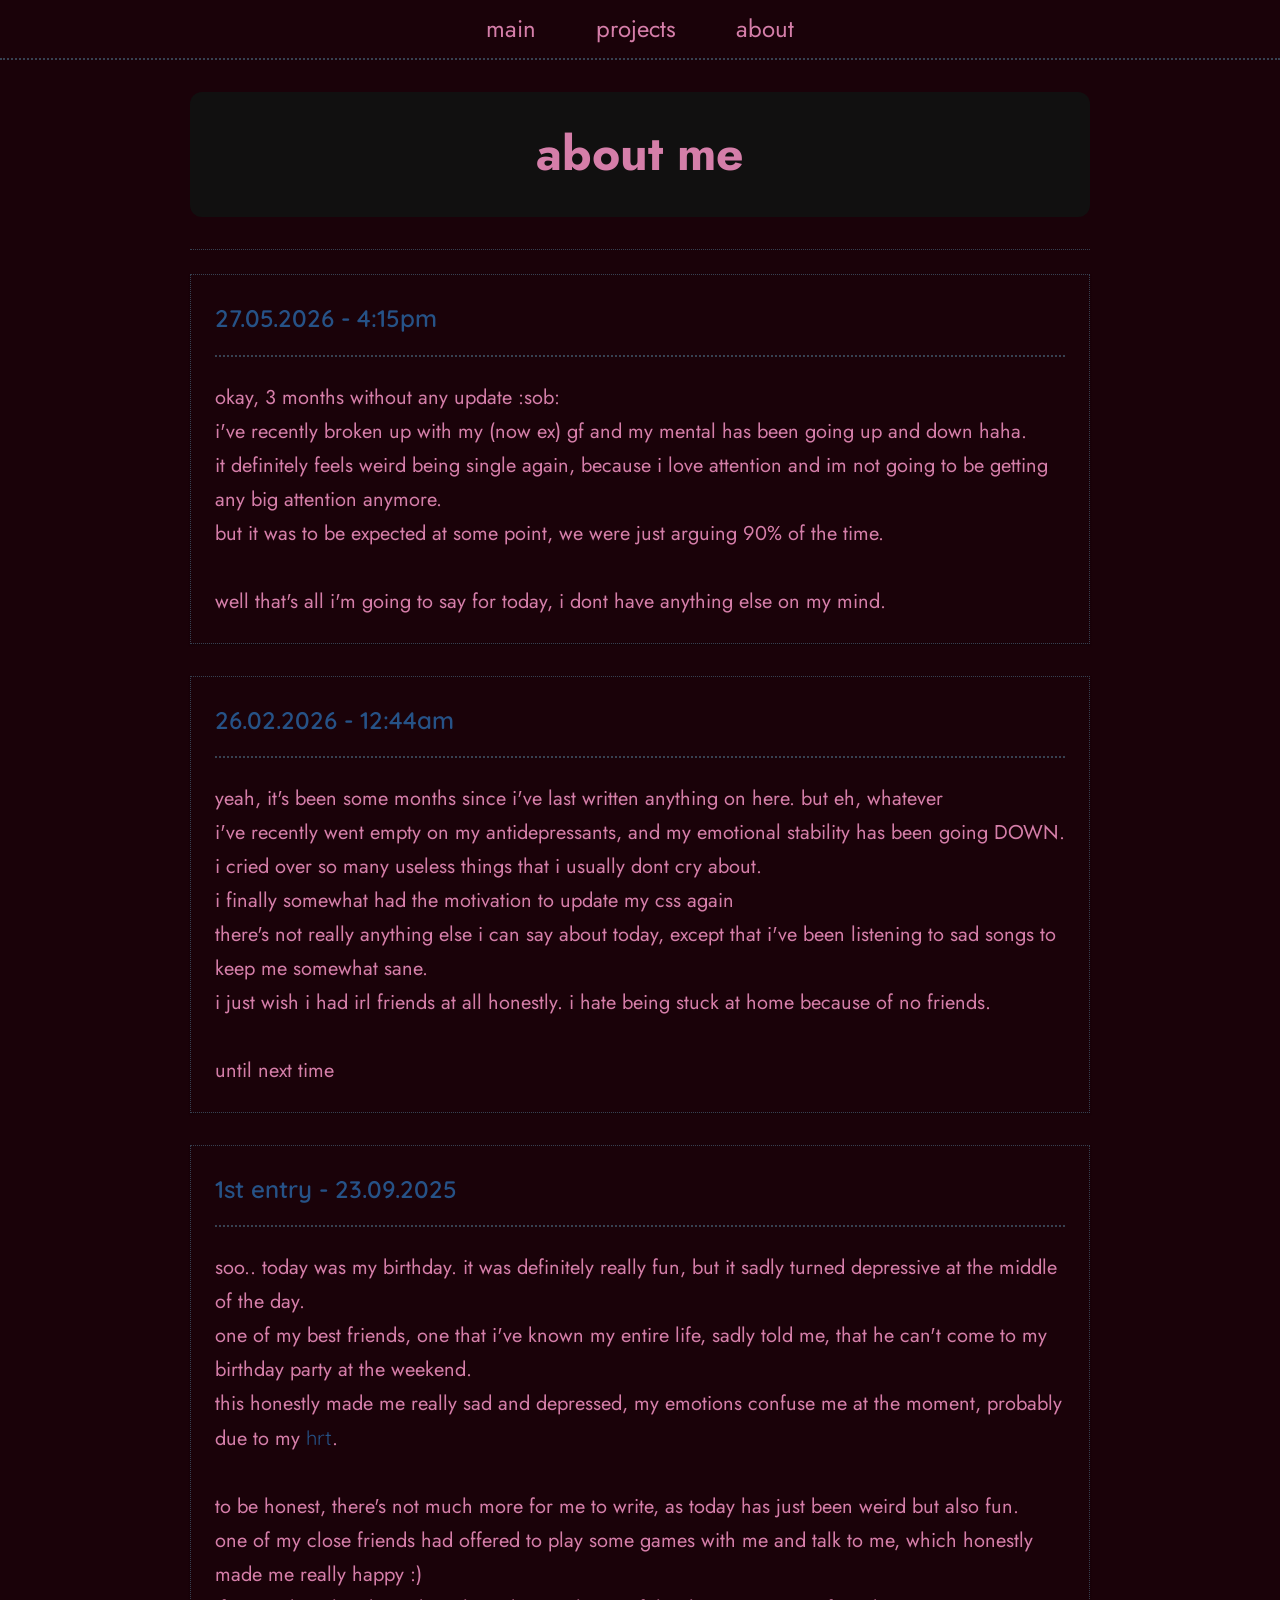
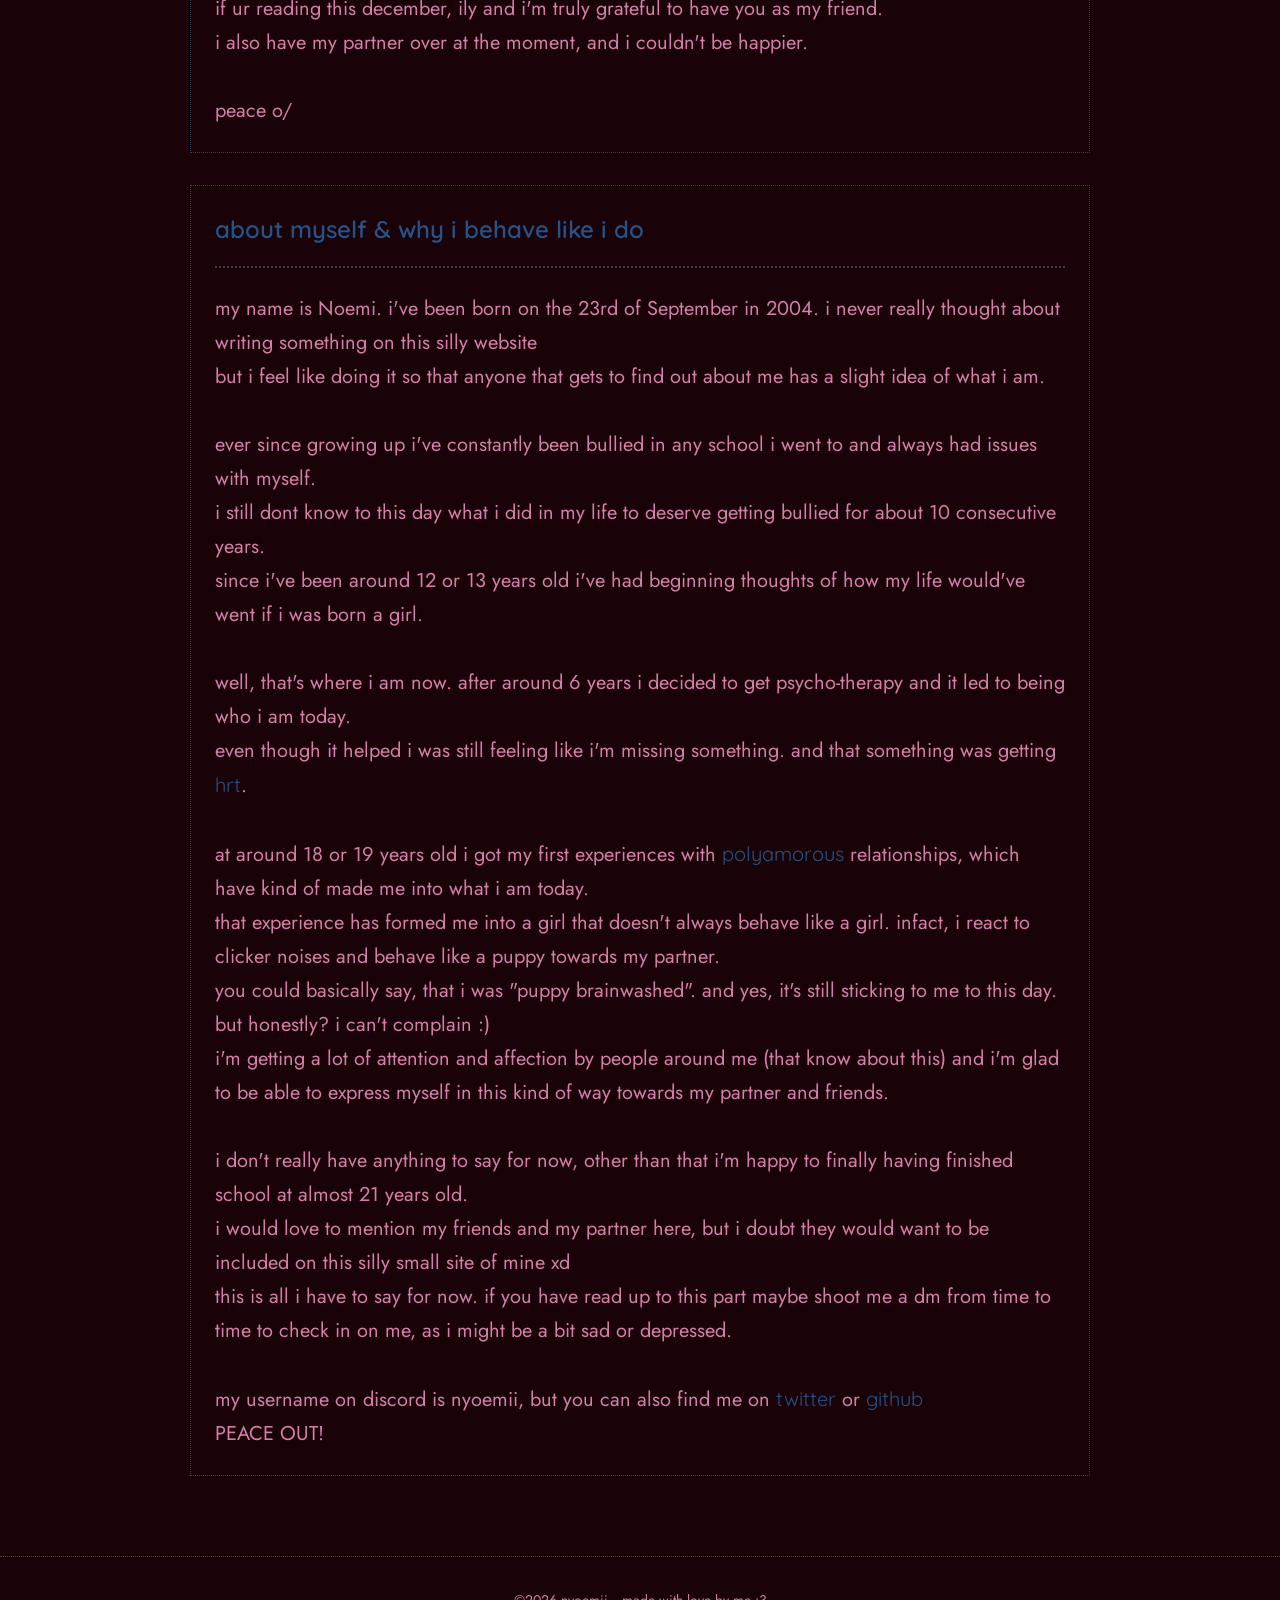
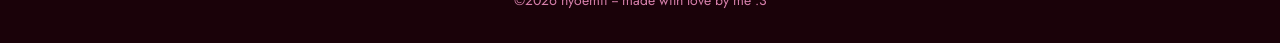
==== commit c1d6345c: "uhhhhh, update to aboutme page and added new button on main page" ====
--- a/aboutme.html
+++ b/aboutme.html
@@ -24,6 +24,17 @@
                 <h1><a>about me</a></h1>
             </section>
             <hr class="hr2">
+            <section class="main" id="stuff-happened">
+                <h2><a class="no-decor">27.05.2026 - 4:15pm</a></h2>
+                <p>
+                    okay, 3 months without any update :sob:<br>
+                    i've recently broken up with my (now ex) gf and my mental has been going up and down haha.<br>
+                    it definitely feels weird being single again, because i love attention and im not going to be getting any big attention anymore.<br>
+                    but it was to be expected at some point, we were just arguing 90% of the time.<br>
+                    <br>
+                    well that's all i'm going to say for today, i dont have anything else on my mind.
+                </p>
+            </section>
             <section class="main" id="2nd-entry-i-think">
                 <h2><a class="no-decor">26.02.2026 - 12:44am</a></h2>
                 <p>
--- a/css/main.css
+++ b/css/main.css
@@ -45,7 +45,6 @@
     --shadow-lg: 0 10px 15px -3px rgba(0, 0, 0, 0.7);
 }
 
-/* ===== Global Reset & Base Styles ===== */
 * {
     margin: 0;
     padding: 0;
@@ -127,8 +126,8 @@
 .title-img {
     border-radius: 50%;
     margin-right: 0.75rem;
-    margin-bottom: -0.5rem;
-    border: 3px dotted var(--border-color);
+    margin-bottom: -1.5rem;
+    border: 3px solid var(--border-color);
     transition: all 0.2s ease;
 }
 
@@ -242,177 +241,6 @@
     font-size: 0.875rem;
 }
 
-.discord-widget {
-    background-color: var(--bg-color);
-    border: 1px dotted var(--border-color);
-    border-radius: var(--radius-lg);
-    padding: 1.5rem;
-    box-shadow: var(--shadow-sm);
-    transition: all 0.2s ease;
-}
-
-.discord-header {
-    display: flex;
-    align-items: center;
-    gap: 1rem;
-    margin-bottom: 1rem;
-}
-
-.discord-avatar-container {
-    position: relative;
-    flex-shrink: 0;
-}
-
-.discord-avatar {
-    width: 60px;
-    height: 60px;
-    border-radius: 50%;
-    border: 3px dotted var(--border-color);
-}
-
-.discord-status-indicator {
-    position: absolute;
-    bottom: 0;
-    right: 0;
-    width: 14px;
-    height: 14px;
-    border-radius: 50%;
-    border: 3px dotted var(--bg-color);
-}
-
-.discord-widget[data-status="online"] .discord-status-indicator {
-    background-color: var(--accent-color);
-}
-
-.discord-widget[data-status="idle"] .discord-status-indicator {
-    background-color: var(--warning-color);
-}
-
-.discord-widget[data-status="dnd"] .discord-status-indicator {
-    background-color: var(--error-color);
-}
-
-.discord-widget[data-status="offline"] .discord-status-indicator {
-    background-color: var(--text-muted);
-}
-
-.discord-user {
-    flex: 1;
-    min-width: 0;
-}
-
-.discord-username {
-    color: var(--text-primary);
-    font-size: 1rem;
-    font-weight: 600;
-    margin-bottom: 0.25rem;
-}
-
-.discord-discriminator {
-    color: var(--text-muted);
-    font-size: 0.875rem;
-    margin-bottom: 0.25rem;
-}
-
-.discord-status-text {
-    color: var(--text-secondary);
-    font-size: 0.75rem;
-    text-transform: capitalize;
-    padding: 0.25rem 0.5rem;
-    background-color: var(--bg-secondary);
-    border-radius: var(--radius-sm);
-    display: inline-block;
-}
-
-.discord-activity {
-    display: flex;
-    gap: 1rem;
-    align-items: flex-start;
-    padding-top: 1rem;
-    margin-top: 1rem;
-    border-top: 1px dotted var(--border-color);
-}
-
-.spotify-activity {
-    background-color: rgba(0, 0, 0, 0.267);
-    border: rgba(0, 0, 0, 0.267);
-    border-radius: var(--radius-md);
-    padding: 0.75rem;
-}
-
-.spotify-album-art {
-    width: 75px;
-    height: 75px;
-    border-radius: var(--radius-sm);
-    flex-shrink: 0;
-}
-
-.spotify-icon {
-    color: #1db954;
-}
-
-.game-activity {
-    background-color: rgba(88, 101, 242, 0.05);
-    border: 1px dotted rgba(88, 101, 242, 0.2);
-    border-radius: var(--radius-md);
-    padding: 0.75rem;
-}
-
-.activity-image {
-    width: 75px;
-    height: 75px;
-    border-radius: var(--radius-sm);
-    flex-shrink: 0;
-}
-
-.game-icon {
-    color: #5865f2;
-}
-
-.activity-details {
-    flex: 1;
-    min-width: 0;
-}
-
-.activity-label {
-    color: var(--text-muted);
-    font-size: 0.75rem;
-    font-weight: 600;
-    text-transform: uppercase;
-    letter-spacing: 0.05em;
-    margin-bottom: 0.25rem;
-    display: flex;
-    align-items: center;
-    gap: 0.25rem;
-}
-
-.activity-name {
-    color: var(--text-primary);
-    font-size: 0.9375rem;
-    font-weight: 600;
-    margin-bottom: 0.25rem;
-}
-
-.activity-state {
-    color: var(--text-secondary);
-    font-size: 0.875rem;
-    margin-bottom: 0.25rem;
-}
-
-.activity-time {
-    color: var(--text-muted);
-    font-size: 0.75rem;
-    margin-top: 0.25rem;
-    font-style: italic;
-}
-
-.discord-error {
-    color: var(--text-secondary);
-    font-size: 0.875rem;
-    text-align: center;
-    padding: 2rem 1rem;
-}
-
 ::-webkit-scrollbar {
     width: 8px;
     height: 8px;
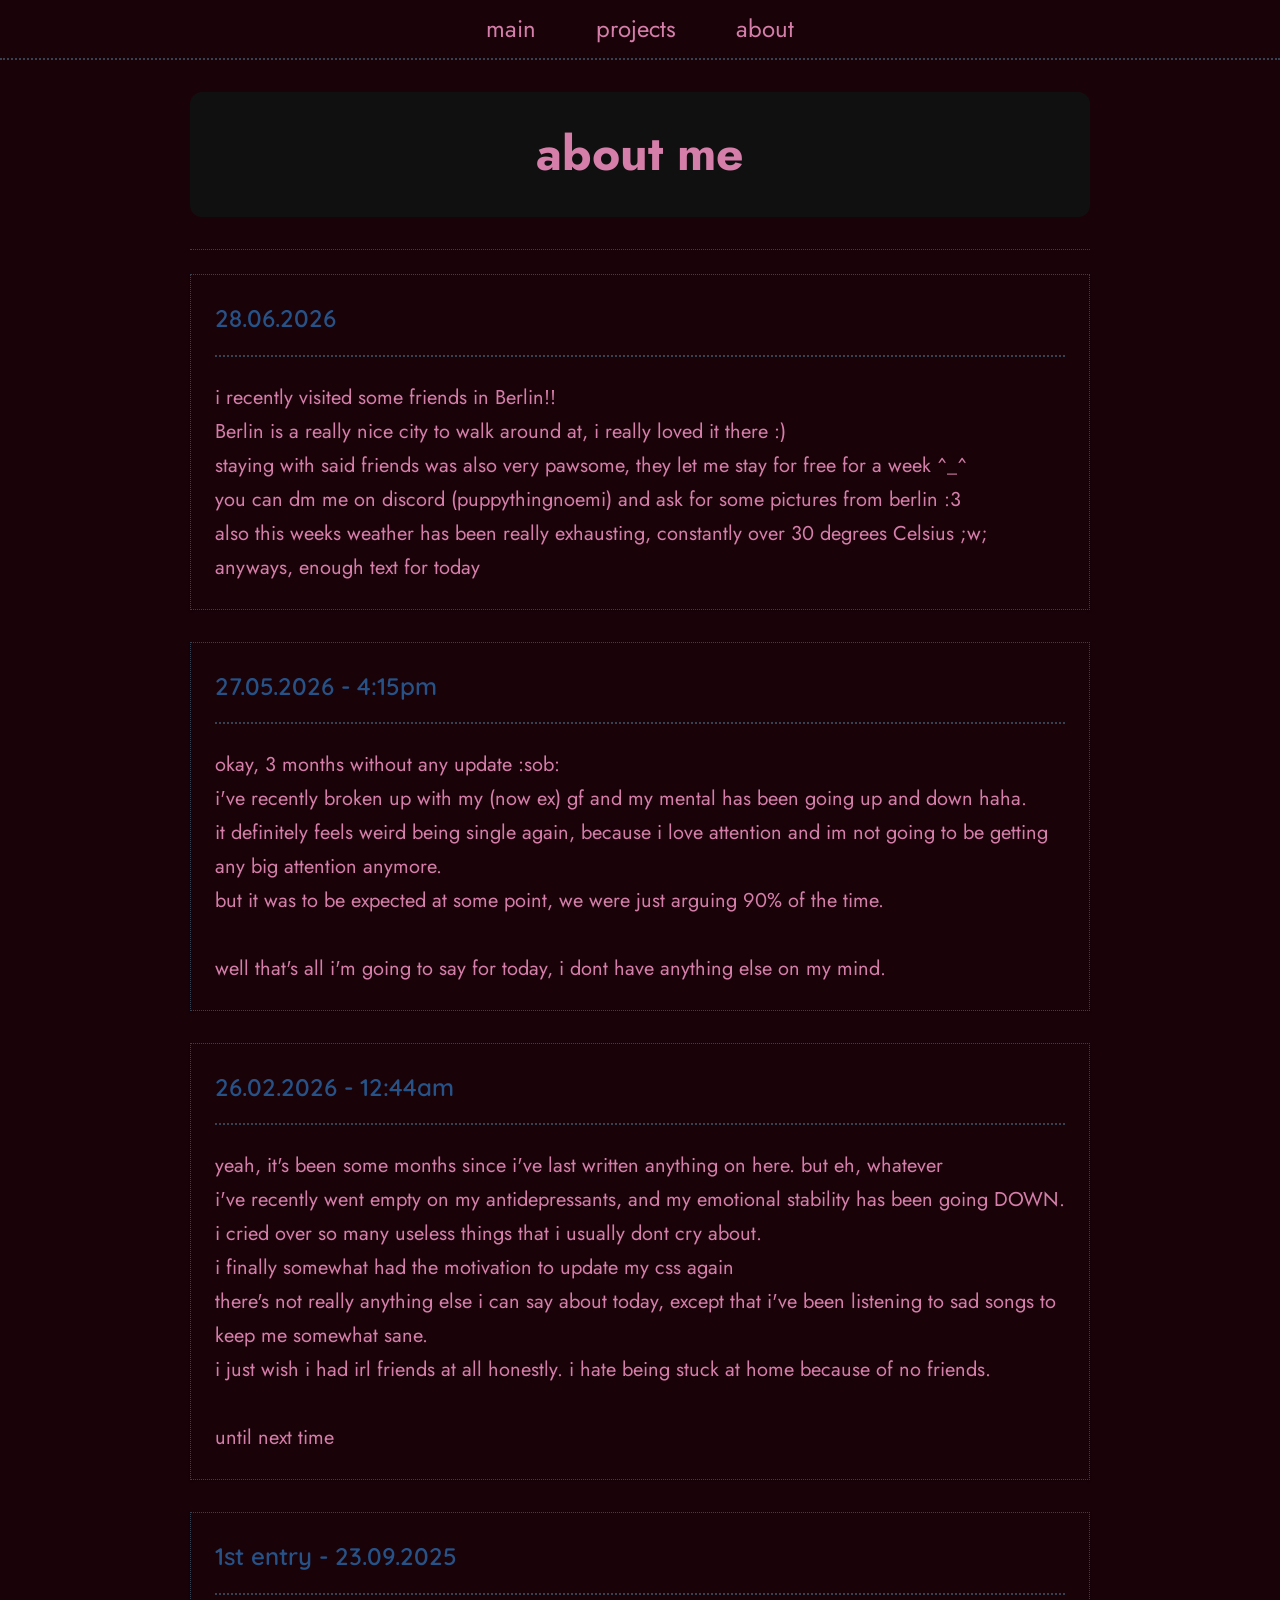
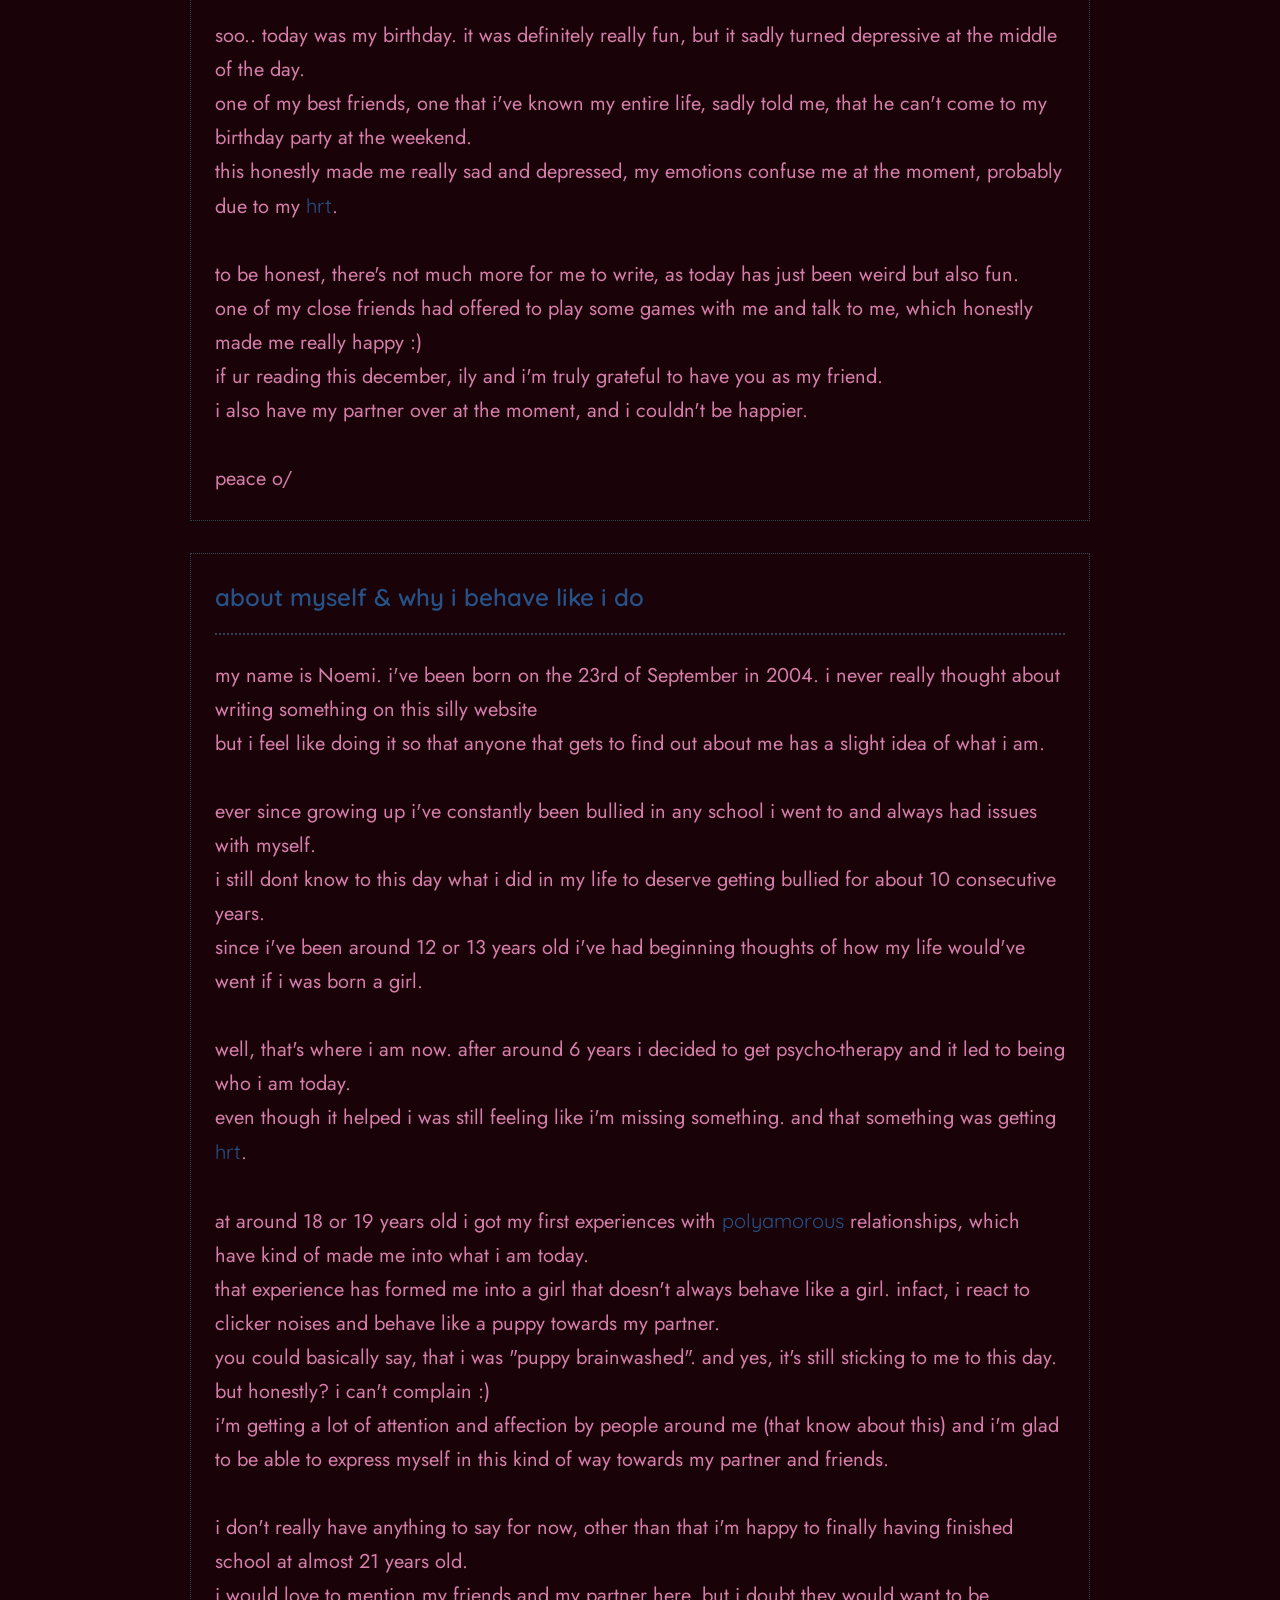
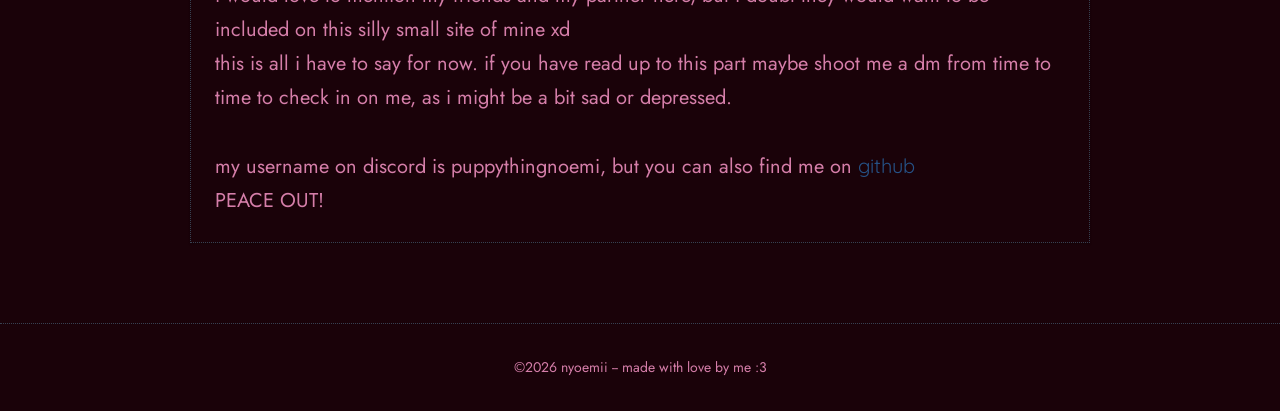
==== commit e94a4a89: "Add new "Blog" entry and replace Google Fonts URLs for Bunny" ====
--- a/aboutme.html
+++ b/aboutme.html
@@ -24,6 +24,17 @@
                 <h1><a>about me</a></h1>
             </section>
             <hr class="hr2">
+            <section class="main" id="what-is-today">
+                <h2><a class="no-decor">28.06.2026</a></h2>
+                <p>
+                    i recently visited some friends in Berlin!!<br>
+                    Berlin is a really nice city to walk around at, i really loved it there :)<br>
+                    staying with said friends was also very pawsome, they let me stay for free for a week ^_^<br>
+                    you can dm me on discord (puppythingnoemi) and ask for some pictures from berlin :3<br>
+                    also this weeks weather has been really exhausting, constantly over 30 degrees Celsius ;w;<br>
+                    anyways, enough text for today
+                </p>
+            </section>
             <section class="main" id="stuff-happened">
                 <h2><a class="no-decor">27.05.2026 - 4:15pm</a></h2>
                 <p>
@@ -105,8 +116,7 @@
                     this is all i have to say for now. if you have read up to this part maybe shoot me a dm from time to
                     time to check in on me, as i might be a bit sad or depressed. <br>
                     <br>
-                    my username on discord is nyoemii, but you can also find me on <a
-                        href="https://twitter.com/nyoemiii">twitter</a> or <a
+                    my username on discord is puppythingnoemi, but you can also find me on <a
                         href="https://github.com/nyoemii">github</a> <br>
                     PEACE OUT!
                 </p>
--- a/css/main.css
+++ b/css/main.css
@@ -1,6 +1,6 @@
-@import url('https://fonts.googleapis.com/css2?family=Jost:ital,wght@0,100..900;1,100..900&display=swap');
-@import url('https://fonts.googleapis.com/css2?family=Quicksand:wght@300..700&display=swap');
-@import url('https://fonts.googleapis.com/css2?family=Fira+Code:wght@300..700&display=swap');
+@import url('https://fonts.bunny.net/css?family=jost:ital,wght@0,100..900;1,100..900&display=swap');
+@import url('https://fonts.bunny.net/css?family=quicksand:wght@300..700&display=swap');
+@import url('https://fonts.bunny.net/css?family=fira-code:wght@300..700&display=swap');
 
 :root {
     /* Primary Colors */
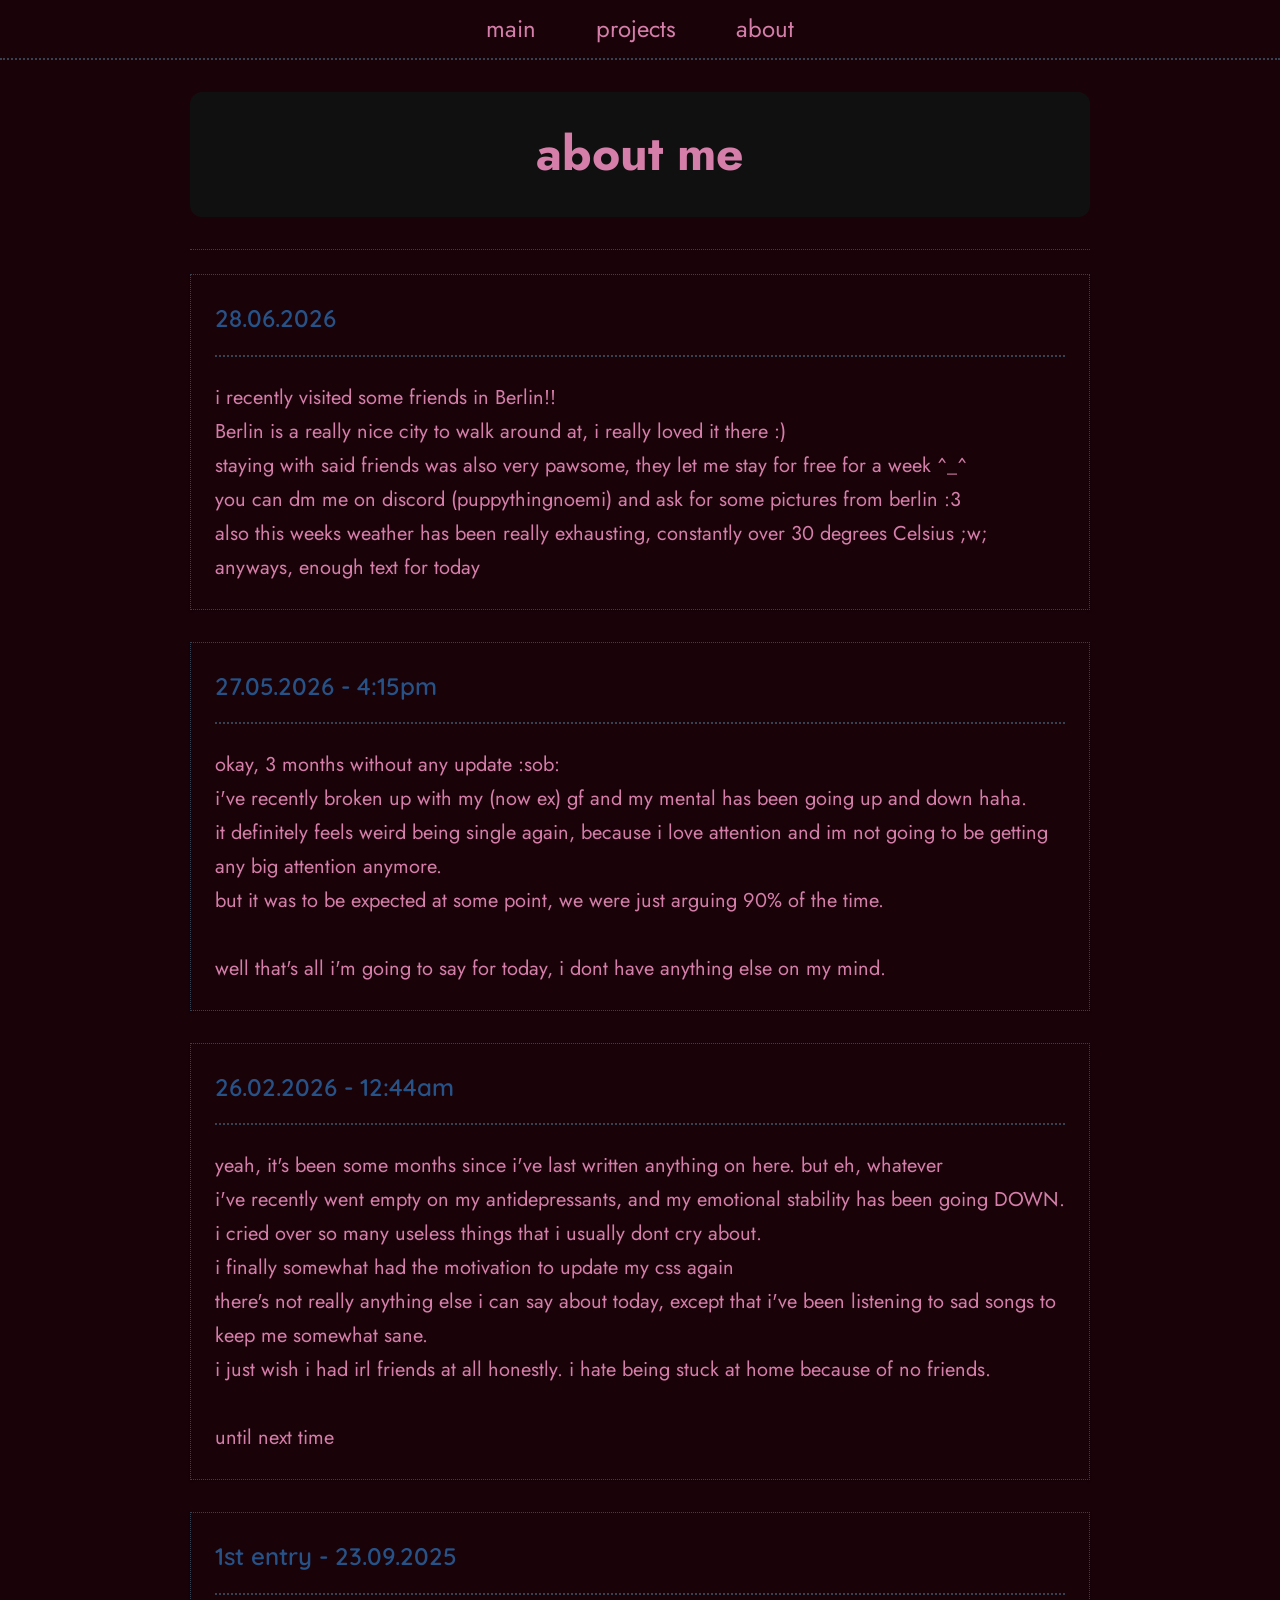
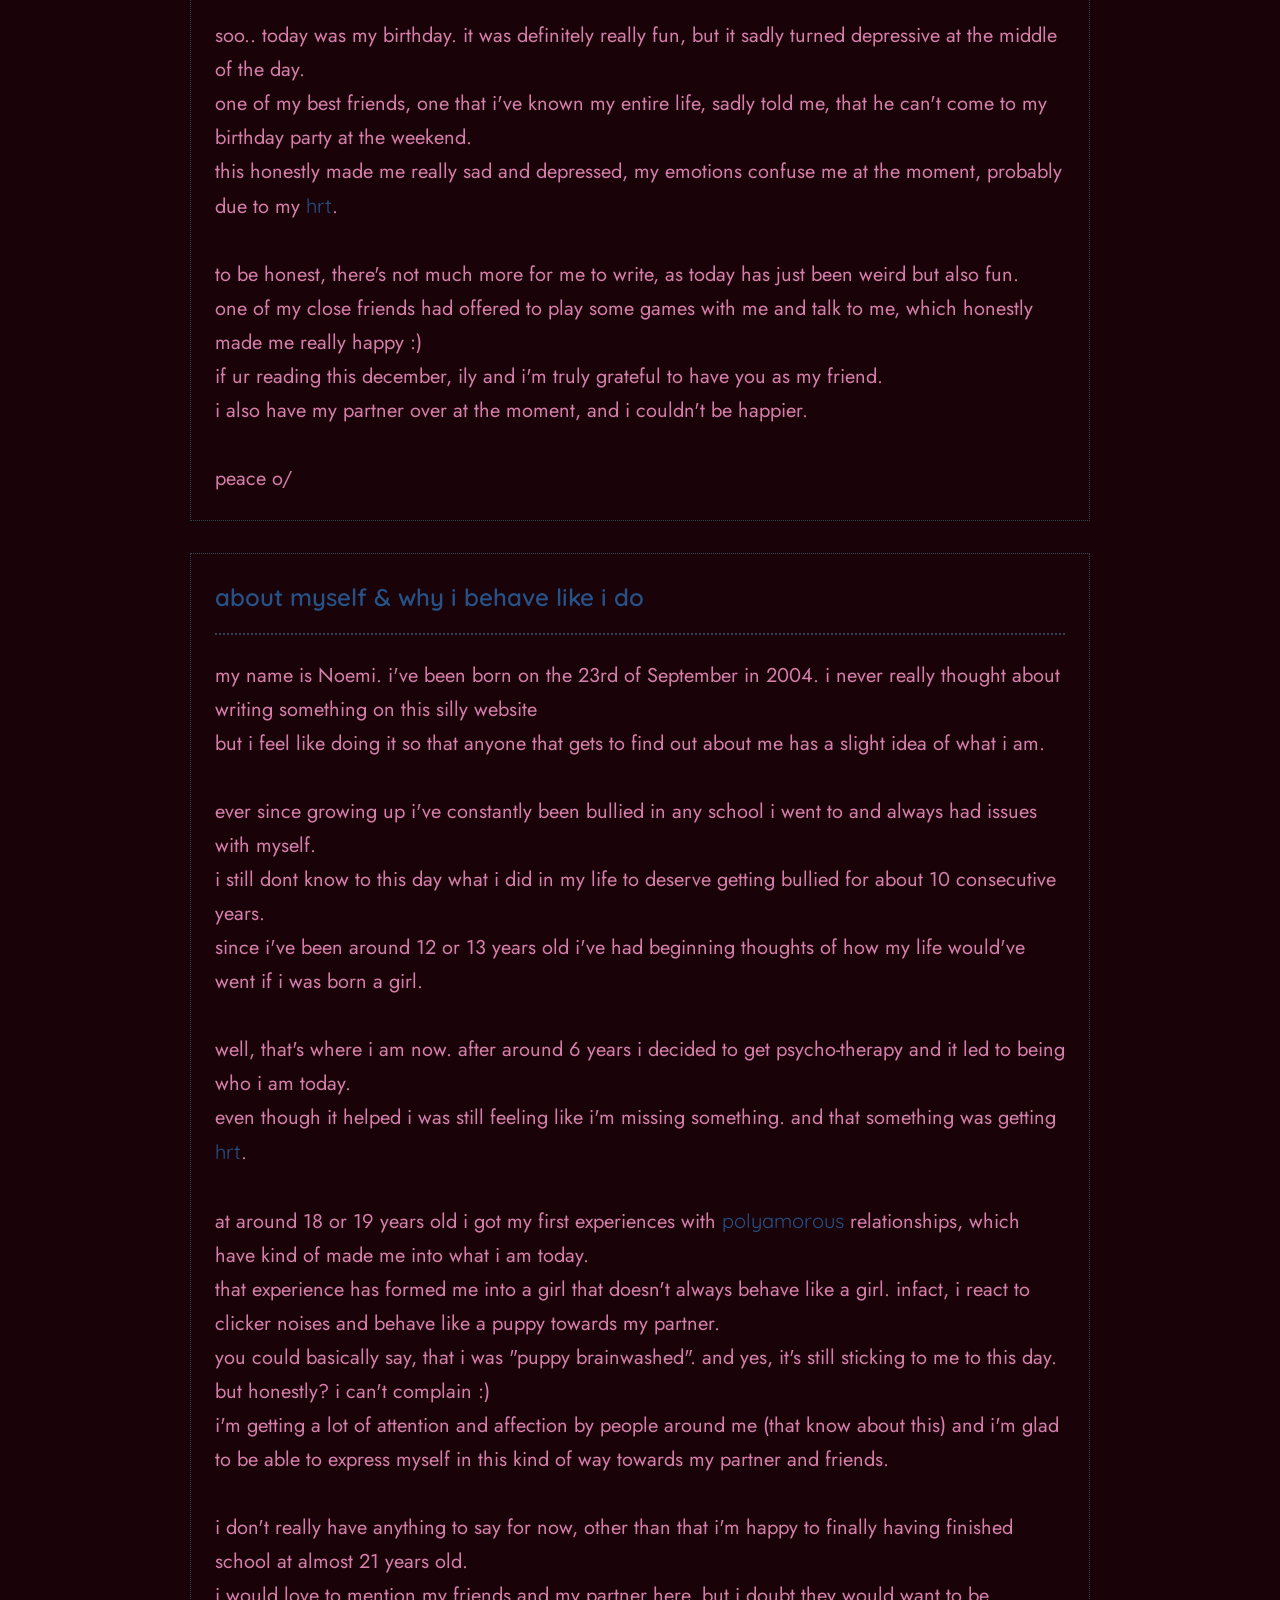
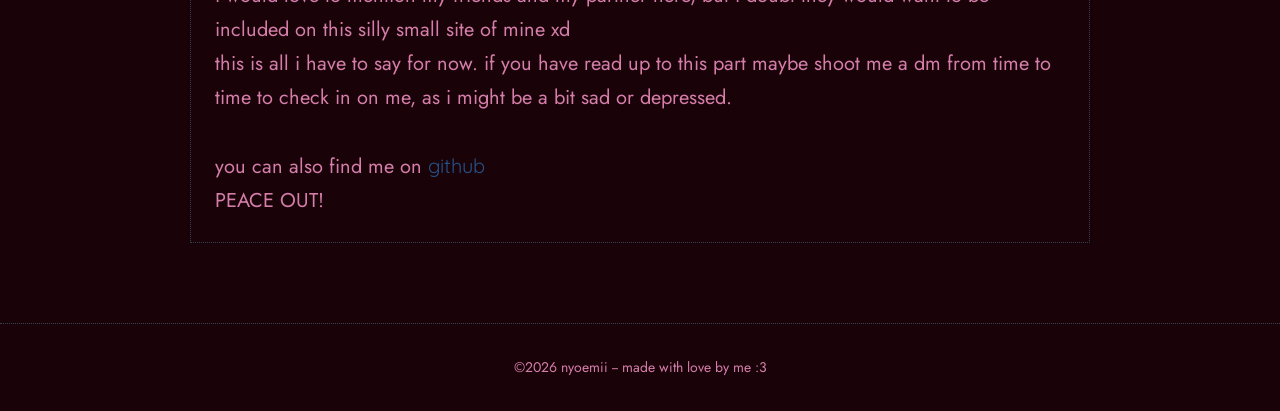
==== commit a74f1877: "chore: remove email and discord from main page and aboutme" ====
--- a/aboutme.html
+++ b/aboutme.html
@@ -116,13 +116,14 @@
                     this is all i have to say for now. if you have read up to this part maybe shoot me a dm from time to
                     time to check in on me, as i might be a bit sad or depressed. <br>
                     <br>
-                    my username on discord is puppythingnoemi, but you can also find me on <a
+                    you can also find me on <a
                         href="https://github.com/nyoemii">github</a> <br>
                     PEACE OUT!
                 </p>
             </section>
         </div>
     </div>
+    <script src="js/barkTitle.js"></script>
 </body>
 <footer>
     <p>&copy;2026 nyoemii -- made with love by me :3 </p>
